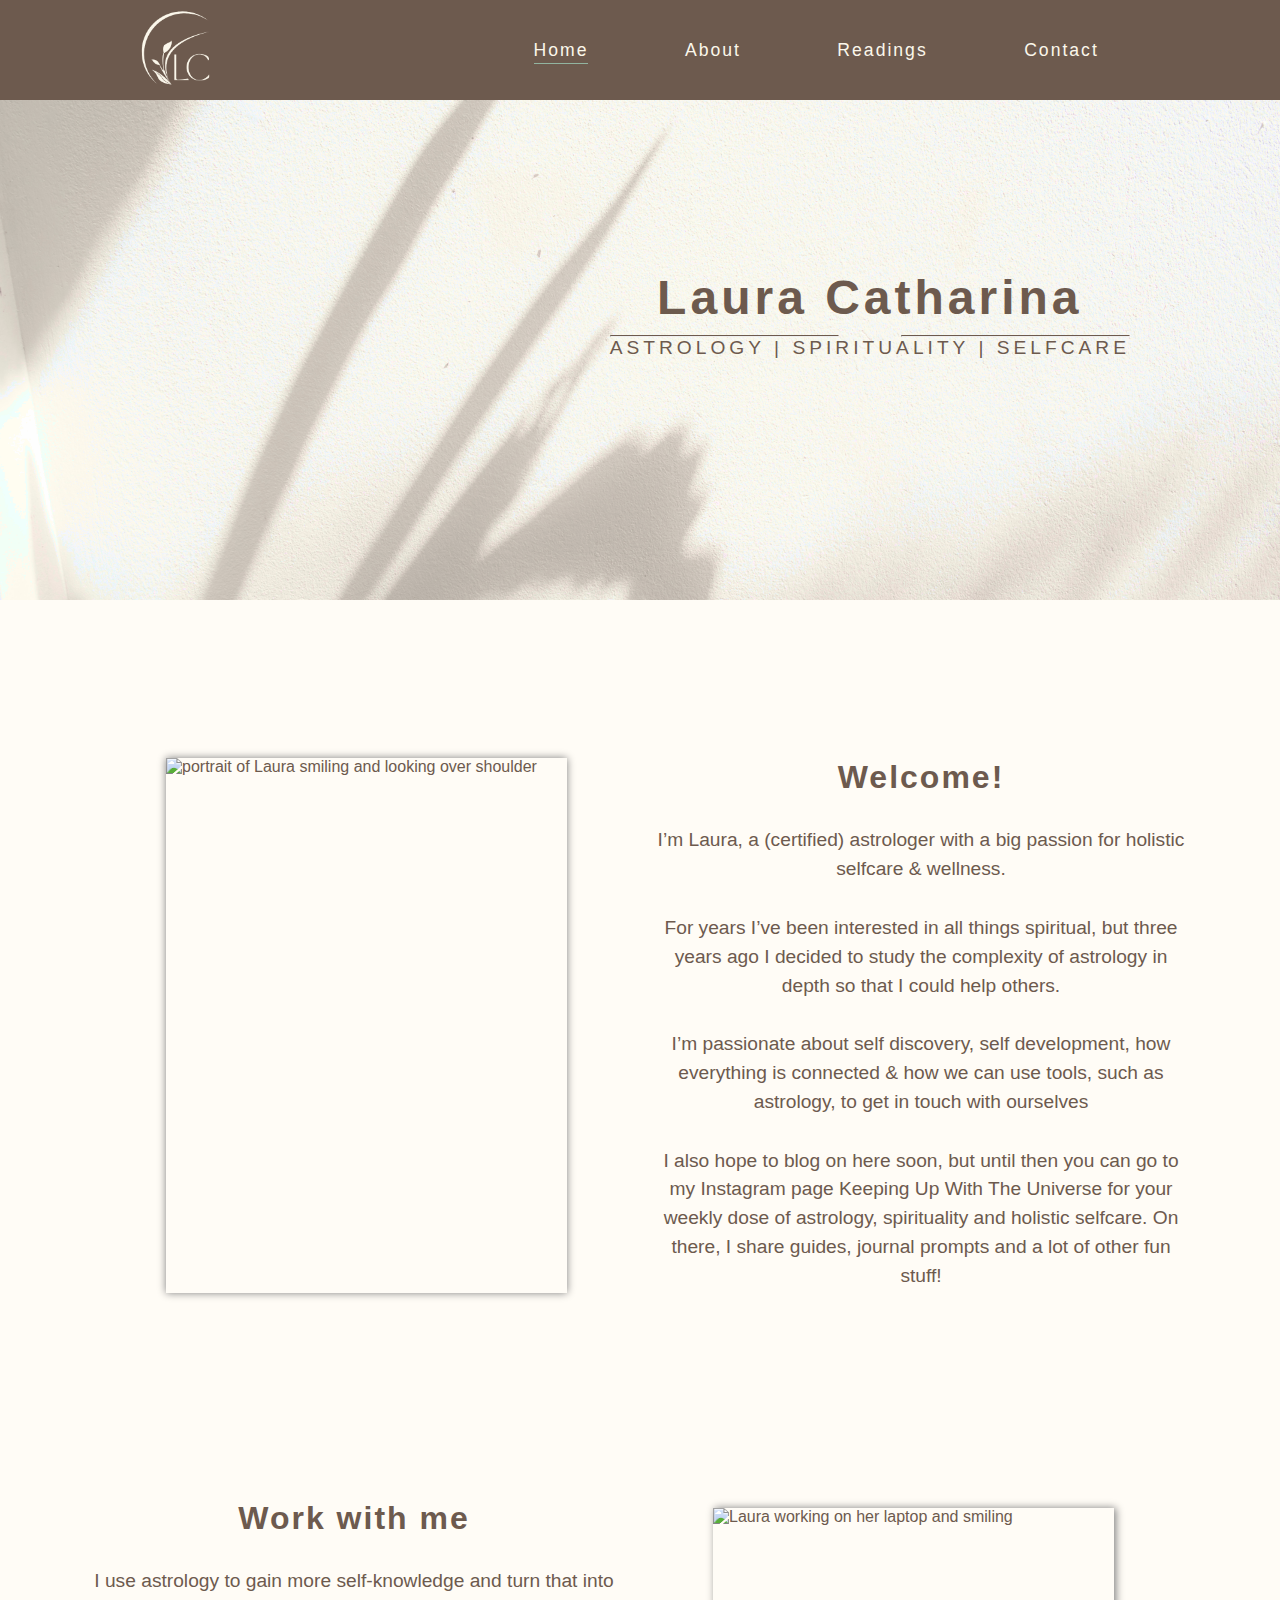
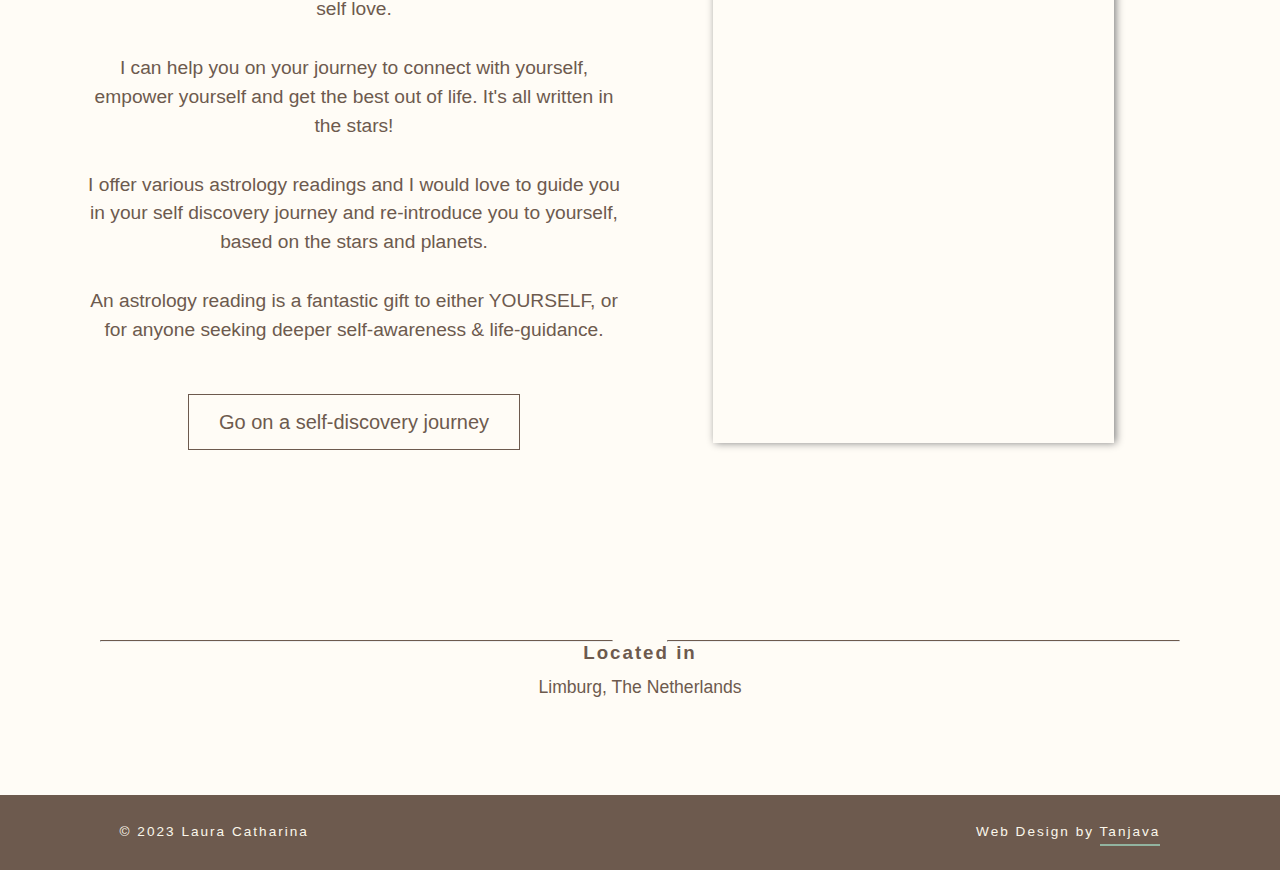
==== index.html @ f1985b04 "Add submenu/dropdown to readings in navigation menu and style" ====
<!DOCTYPE html>
<html lang="en">

<head>
    <meta charset="UTF-8">
    <meta http-equiv="X-UA-Compatible" content="IE=edge">
    <meta name="viewport" content="width=device-width, initial-scale=1.0">
    <meta name="description" content="Laura Catharina - astroogy, spirituality & selfcare">
    <meta name="keywords"
        content="astrology, spirituality, selfcare, feminine, wellness, zen, healing, personal blog, birth chart">
    <meta name="author" content="Tanja Pustjens">

    <link rel="stylesheet" href="assets/css/style.css">
    <link rel="shortcut icon" href="assets/images/LC-icon.png" type="image/x-icon">

    <!-- CDN fonts-->
    <link href="https://fonts.cdnfonts.com/css/qeraldin" rel="stylesheet">

    <!-- Flaticon -->
    <link rel='stylesheet' href='https://cdn-uicons.flaticon.com/uicons-thin-straight/css/uicons-thin-straight.css'>
    <link rel='stylesheet'
        href='https://cdn-uicons.flaticon.com/uicons-regular-straight/css/uicons-regular-straight.css'>

    <title>Laura Catharina - Astrology, Spirituality & Selfcare</title>
</head>

<body>

    <header>
        <nav id="navbar">
            <div>
                <a href="index.html"><img src="assets/images/lc_initials_logo.png" id="logo" alt="LC initials logo"></a>
            </div>

            <ul id="nav-menu">
                <li><a href="index.html" class="active">Home</a></li>
                <li><a href="#">About</a></li>
                <li><a href="#">Readings</a>
                    <ul>
                        <li><a href="#">Big Three</a></li>
                        <li><a href="#">Career</a></li>
                        <li><a href="#">Birth Chart</a></li>
                    </ul>
                </li>
                <li><a href="#">Contact</a></li>
            </ul>
        </nav>
    </header>

    <section>
        <div id="banner"></div>
        <div id="cover-text">
            <h1>Laura Catharina</h1>
            <hr class="hr-left">
            <i class="fi fi-ts-sparkles"></i>
            <hr class="hr-right">
            <h2>Astrology | Spirituality | Selfcare</h2>
        </div>
    </section>

    <section>
        <ul id="fixed-socials">
            <li>
                <a href="mailto:tanya.pustjens@email.com" aria-label="send me an email (opens in a new window)"><i
                        class="fa-solid fa-envelope"></i></a>
            </li>
            <li>
                <a href="https://www.instagram.com/k.u.w.t.u" target="_blank" rel="noopener"
                    aria-label="visit my Instagram page (opens in a new tab)"><i class="fa-brands fa-instagram"></i></a>
            </li>
            <li>
                <a href="https://www.tiktok.com/@k.u.w.t.u" target="_blank" rel="noopener"
                    aria-label="visit my TikTok account (opens in a new tab)"><i class="fa-brands fa-tiktok"></i></a>
            </li>
        </ul>
    </section>

    <section id="welcome">
        <div class="container">
            <div id="left-welcome-column">
                <img src="assets/images/IMG_E8876.JPG" alt="portrait of Laura smiling and looking over shoulder">
            </div>
            <div id="right-welcome-column">
                <h3>Welcome!</h3>
                <p>I’m Laura, a (certified) astrologer with a big passion for holistic selfcare & wellness.</p>
                <p>For years I’ve been interested in all things spiritual, but three years ago I decided to study the
                    complexity of astrology in depth so that I could help others.</p>
                <p>I’m passionate about self discovery, self development, how everything is connected & how we can use
                    tools, such as astrology, to get in touch with ourselves</p>
                <p>I also hope to blog on here soon, but until then you can go to my Instagram page Keeping Up With The
                    Universe for your weekly dose of astrology, spirituality and holistic selfcare. On there, I share
                    guides, journal prompts and a lot of other fun stuff!</p>
            </div>
        </div>
    </section>

    <section id="work-together">
        <div class="container">
            <div id="left-wt-column">
                <h3>Work with me</h3>
                <p>I use astrology to gain more self-knowledge and turn that into self love.</p>
                <p>I can help you on your journey to connect with yourself, empower yourself and get the best out of
                    life. It's all written in the stars!</p>
                <p>I offer various astrology readings and I would love to guide you in your self discovery journey and
                    re-introduce you to yourself, based on the stars and planets.</p>
                <p>An astrology reading is a fantastic gift to either YOURSELF, or for anyone seeking deeper
                    self-awareness & life-guidance.</p>
                <a class=button href="#" aria-label="Check out my astrology offerings here">Go on a self-discovery journey</a>
            </div>
            <div id="right-wt-column">
                <img src="assets/images/IMG_9137.JPG" alt="Laura working on her laptop and smiling">
            </div>
    </section>

    <section id="location">
        <hr class="hr-left">
        <i class="fi fi-rs-marker"></i>
        <hr class="hr-right">
        <div id="location-content">
            <h3>Located in</h3>
            <p>Limburg, The Netherlands</p>
        </div>

    </section>

    <footer>
        <div>
            <p>© 2023 Laura Catharina</p>
        </div>

        <ul id="footer-socials">
            <li>
                <a href="mailto:tanya.pustjens@email.com" aria-label="send me an email (opens in a new window)"><i
                        class="fa-solid fa-envelope"></i></a>
            </li>
            <li>
                <a href="https://www.instagram.com/k.u.w.t.u" target="_blank" rel="noopener"
                    aria-label="visit my Instagram page (opens in a new tab)"><i class="fa-brands fa-instagram"></i></a>
            </li>
            <li>
                <a href="https://www.tiktok.com/@k.u.w.t.u" target="_blank" rel="noopener"
                    aria-label="visit my TikTok account (opens in a new tab)"><i class="fa-brands fa-tiktok"></i></a>
            </li>
        </ul>

        <div>
            <p>Web Design by <a href="https://github.com/Tanjava" target="_blank" rel="noopener"
                    aria-label="Visit website designer's github (opens in a new tab)"><span class="underline">Tanjava</span></a></p>
        </div>
    </footer>


    <!-- font awesome script -->
    <script src="https://kit.fontawesome.com/72bc2477a6.js" crossorigin="anonymous"></script>

</body>

</html>
---- assets/css/style.css ----
@font-face {
    font-family: 'TAN-MON-CHERI';
    src: url('../fonts/tan-mon-cheri/TAN\ -\ MON\ CHERI.woff');
    src: url('../fonts/tan-mon-cheri/TAN\ -\ MON\ CHERI.woff2');
}

@import url('https://fonts.googleapis.com/css2?family=Philosopher&family=Quicksand:wght@300;400&display=swap');


* {
    margin: 0;
    padding: 0;
    box-sizing: border-box;
}

body {
    font-family: 'Quicksand', sans-serif;
    font-weight: 300;
    background-color: #fffcf6;
    color: #6d5a4e;
}

h1, h3 {
    font-family: 'TAN-MON-CHERI', 'Qeraldin', 'Philosopher', sans-serif;
}

h3 {
    letter-spacing: 2px;
}

p {
    line-height: 1.5;
}

hr {
    border-top: 1px solid #6d5a4e;
}

.underline {
    border-bottom: 2px solid #92B4A0;
}

.button {
    text-decoration: none;
    background-color: transparent;
    color:#6d5a4e;
    border: 1px solid #6d5a4e;
    line-height: 1.5;
    font-size: 125%;
    padding: 12px 30px;
}

.button:hover {
    background-color: #6d5a4e;
    color: #fbf7eb;
}

/* ----- Navigation bar -----*/

#navbar {
    background-color: #6d5a4e;
    height: 100px;
    display: flex;
    justify-content: space-around;
    align-items: center;
    letter-spacing: 2px;
}

#logo {
    width: 80px;
}

#nav-menu {
    list-style-type: none;
}

#nav-menu li {
    display: inline-block;
    font-size: 110%;
    position: relative;
}

#nav-menu li a {
    color: #fbf7eb;
    text-decoration: none;
    line-height: 40px;
    padding-bottom: 3px;
    margin: 0 45px;    
}

#nav-menu li li a {
    font-size: 70%;
    line-height: 35px;
}

#nav-menu ul {
    position: absolute;
    display: none;
    background-color: #6d5a4e;
    box-shadow: 0px 8px 8px -4px rgba(0, 0, 0, 0.5);
    padding-bottom: 5px;
}

#nav-menu a:hover {
    border-bottom: 1px solid #e88ea9;
}

#nav-menu li:hover ul {
    display: flex;
    flex-direction: column;
}

.active {
    border-bottom: 1px solid #92b4a0;
}


/* ----- banner ----- */

#banner {
    height: 500px;
    background-image: url('../images/BeigeShadowBanner.png');
    background-size: cover;
    background-position: 50% 50%;
    background-repeat: no-repeat;
    overflow: hidden;
}

#cover-text {
    text-align: center;
    letter-spacing: 4px;
    top: 270px;
    right: 150px;
    position: absolute;
}

#cover-text h1 {
    font-size: 300%;
}

#cover-text h2 {
    font-size: 120%;
    font-weight: normal;
    text-transform: uppercase;
    padding-top: 5px;
}

#cover-text hr {
    width: 44%;
    margin-top: 10px;
}

.hr-left {
    float: left;
}

.hr-right {
    float: right;
}

#cover-text i {
    font-size: 150%;
    color: #6d5a4e
}


/* ----- fixed/sticky social media sidebar ----- */

#fixed-socials {
    position: fixed;
    top: 39%;
    left: 0.85%;
    list-style: none;
    line-height: 2;
}

#fixed-socials i {
    color: #6d5a4e;
    font-size: 120%;
}

#fixed-socials i:hover {
    color: rgba(0, 0, 0, 0.4);
    border-bottom: 2px solid #6d5a4e;
    padding-bottom: 5px;
}


/* ----- Main ----- */

/* welcome section */

#welcome {
    min-height: 650px;
}

.container {
    margin-top: 100px;
    display: flex;
}

#left-welcome-column {
    width: 40%;
    background-image: url('../images/pink-textured-background.jpg');
    min-height: 650px;
    display:flex;
    align-items: center;
}

#right-welcome-column {
    width: 60%;
    text-align: center;
    padding: 30px 90px 30px 140px;
    display:flex;
    flex-direction: column;
    justify-content: center;
}

#left-welcome-column img {
    width: 401px;
    height: 535px;
    float: right;
    margin: 0 -55px 0 auto;
    box-shadow: 0px 0px 8px 0px rgba(128,128,128,1);
}

#right-welcome-column h3, #left-wt-column h3 {
    font-size: 200%;
}

#right-welcome-column p, #left-wt-column p {
    font-size: 120%;
    margin-top: 30px;  
}

/*  work together section  */

#work-together {
    min-height: 700px;
}

#left-wt-column {
    width: 60%;
    text-align: center;
    padding: 30px 140px 30px 80px;
    display:flex;
    flex-direction: column;
    justify-content: center;
}

#left-wt-column a {
    margin: 50px auto 0;
}

#right-wt-column {
    width: 40%;
    background-image: url(../images/green-textured-background.jpg);
    min-height: 650px;
    display:flex;
    align-items: center;
}

#right-wt-column img {
    width: 401px;
    height: 535px;
    margin: 0 auto 0 -55px;
    box-shadow: 2px 0px 8px 0px rgba(128,128,128,1);;
}


/* ----- location ----- */

#location {
    height: 170px;
    text-align: center;
    margin: 75px 100px 0;
}

#location hr {
    width: 47.5%;
    margin-top: 15px;
}

.fi-rs-marker {
    font-size: 200%;
}

#location-content {
    margin: 20px auto;
}

#location-content p {
    margin-top: 10px;
    font-size: 110%;
}


/* ----- footer ----- */

footer {
    background-color: #6d5a4e;
    height: 75px;
    display: flex;
    justify-content: space-around;
    align-items: center;
}

footer p {
    color: #fbf7eb;
    font-size: 85%;
    letter-spacing: 2px;
}

#footer-socials i {
    font-size: 150%;
}

#footer-socials {
    list-style-type: none;
}

#footer-socials li {
    display: inline-block;
    margin: 0 30px;
}

footer a, .underline {
    color: #fbf7eb;
    text-decoration: none;
    padding-bottom: 5px;
}

footer a:hover, .underline:hover {
    border-bottom: 2px solid #e88ea9;
}
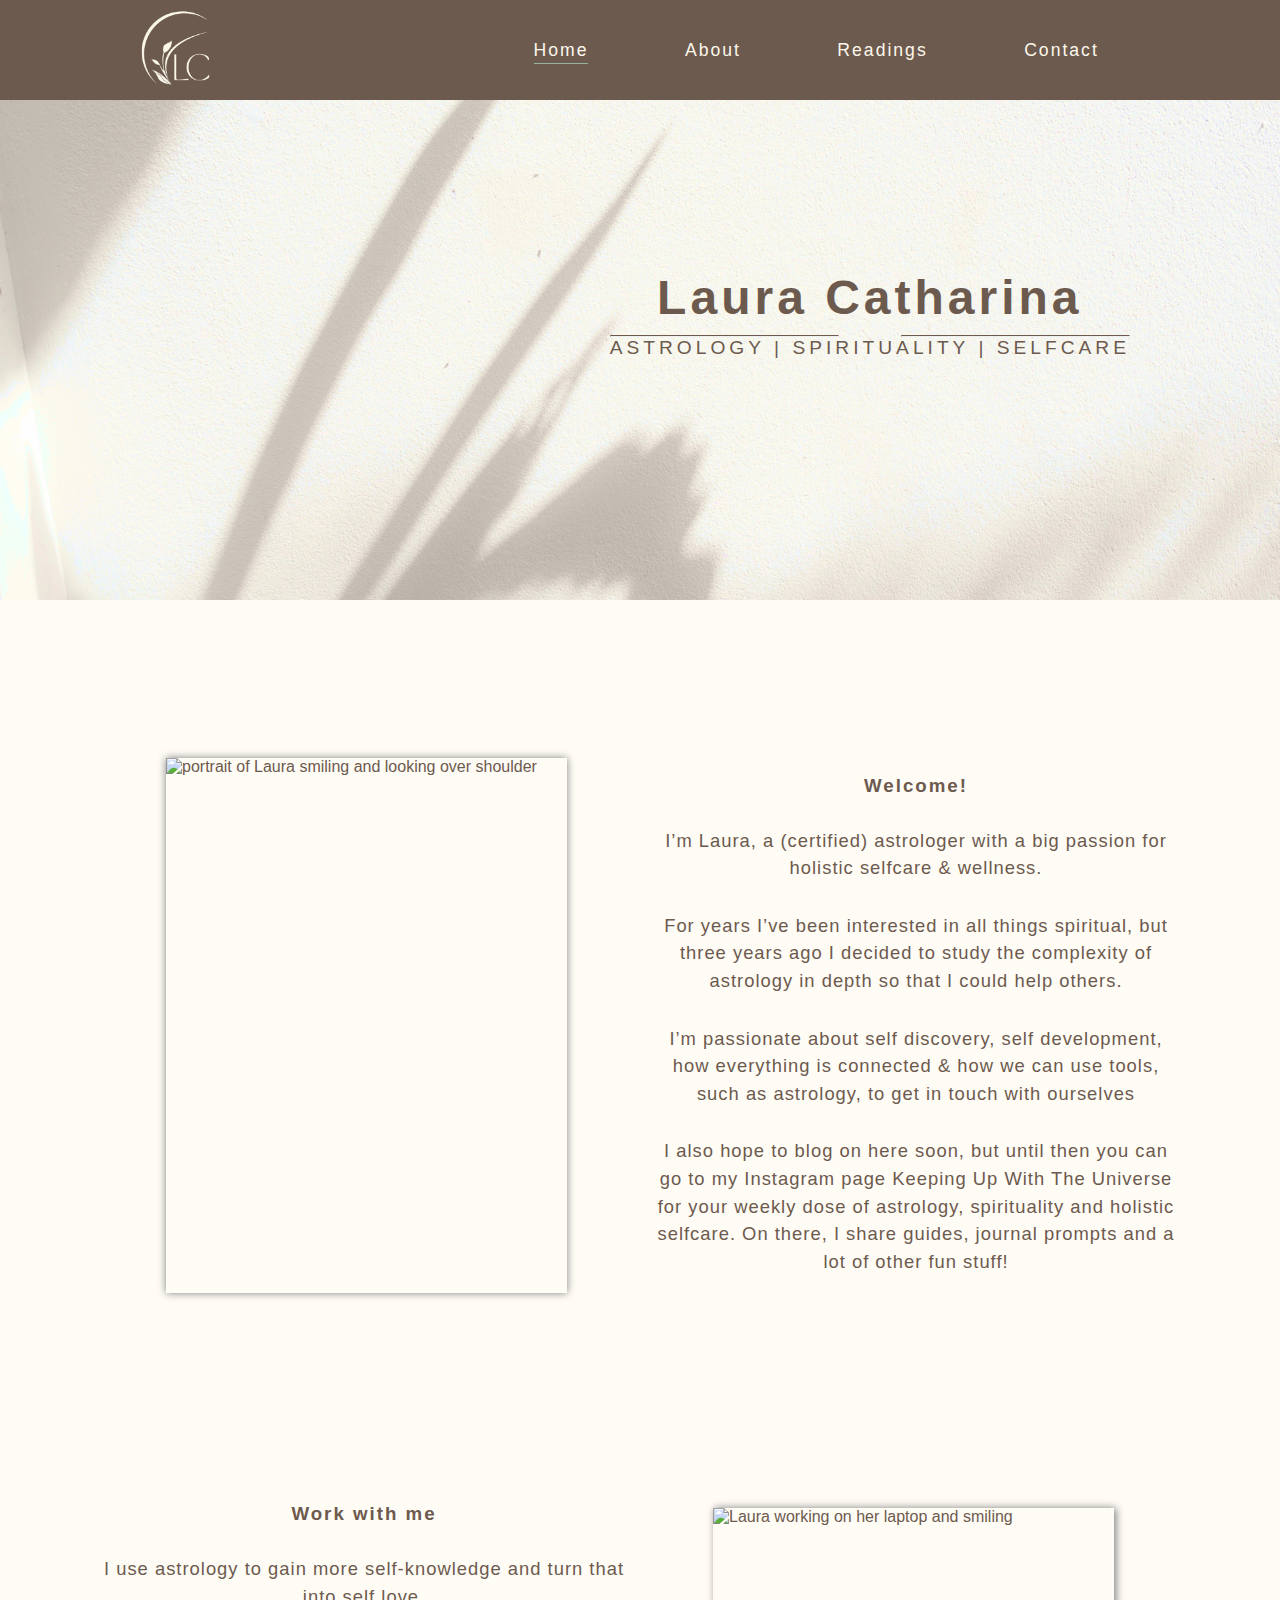
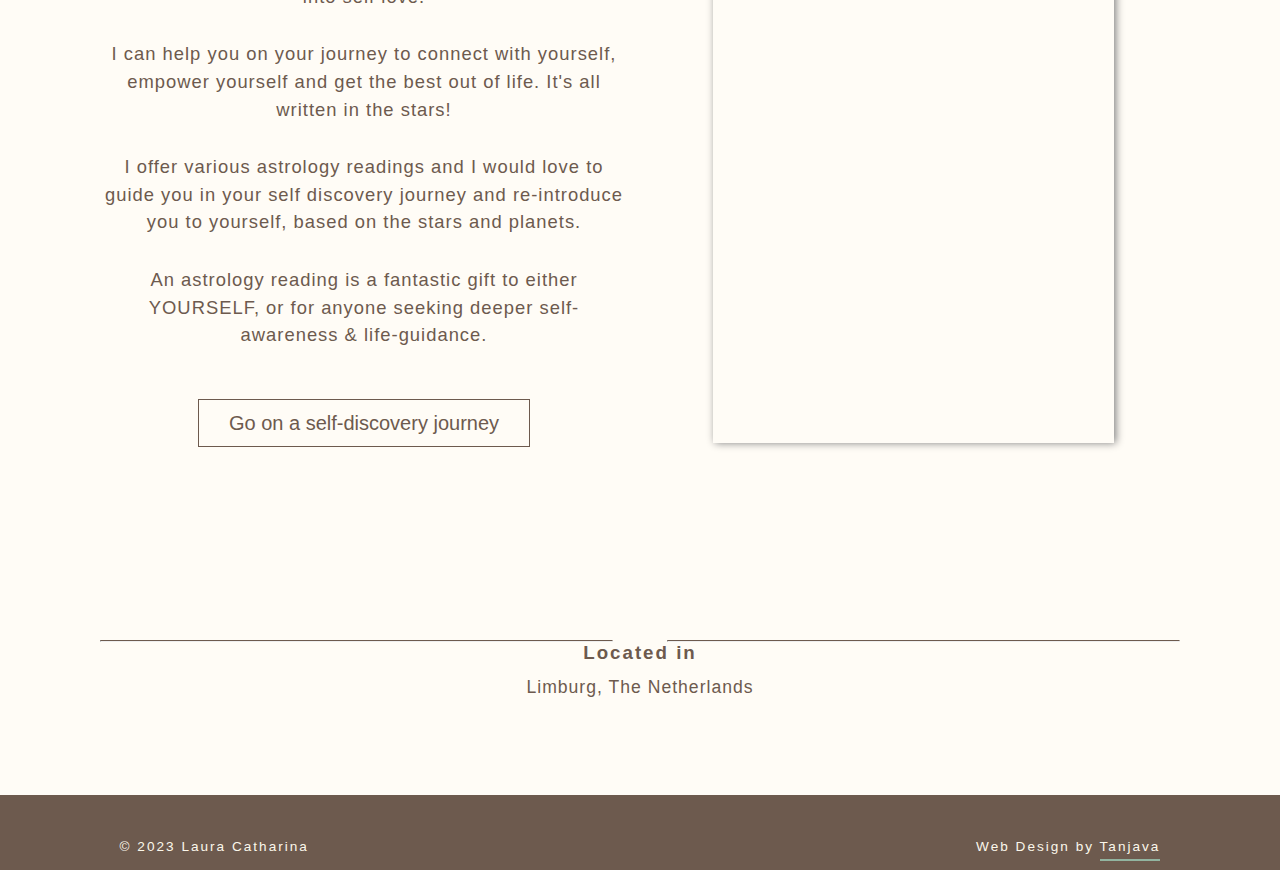
==== commit ece867d6: "Add contact page with core HTML structure" ====
--- a/index.html
+++ b/index.html
@@ -34,15 +34,15 @@
 
             <ul id="nav-menu">
                 <li><a href="index.html" class="active">Home</a></li>
-                <li><a href="#">About</a></li>
-                <li><a href="#">Readings</a>
+                <li><a href="about.html">About</a></li>
+                <li><a href="readings.html">Readings</a>
                     <ul>
                         <li><a href="#">Big Three</a></li>
                         <li><a href="#">Career</a></li>
                         <li><a href="#">Birth Chart</a></li>
                     </ul>
                 </li>
-                <li><a href="#">Contact</a></li>
+                <li><a href="contact.html">Contact</a></li>
             </ul>
         </nav>
     </header>
--- a/assets/css/style.css
+++ b/assets/css/style.css
@@ -20,16 +20,21 @@
     color: #6d5a4e;
 }
 
-h1, h3 {
+h1,
+h3 {
     font-family: 'TAN-MON-CHERI', 'Qeraldin', 'Philosopher', sans-serif;
 }
 
 h3 {
     letter-spacing: 2px;
+    font-weight: 250%;
 }
 
 p {
     line-height: 1.5;
+    letter-spacing: 1px;
+    font-size: 115%;
+    margin-top: 30px;
 }
 
 hr {
@@ -43,11 +48,11 @@
 .button {
     text-decoration: none;
     background-color: transparent;
-    color:#6d5a4e;
+    color: #6d5a4e;
     border: 1px solid #6d5a4e;
     line-height: 1.5;
     font-size: 125%;
-    padding: 12px 30px;
+    padding: 8px 30px;
 }
 
 .button:hover {
@@ -85,7 +90,7 @@
     text-decoration: none;
     line-height: 40px;
     padding-bottom: 3px;
-    margin: 0 45px;    
+    margin: 0 45px;
 }
 
 #nav-menu li li a {
@@ -203,15 +208,15 @@
     width: 40%;
     background-image: url('../images/pink-textured-background.jpg');
     min-height: 650px;
-    display:flex;
+    display: flex;
     align-items: center;
 }
 
 #right-welcome-column {
     width: 60%;
     text-align: center;
-    padding: 30px 90px 30px 140px;
-    display:flex;
+    padding: 30px 100px 30px 140px;
+    display: flex;
     flex-direction: column;
     justify-content: center;
 }
@@ -221,16 +226,7 @@
     height: 535px;
     float: right;
     margin: 0 -55px 0 auto;
-    box-shadow: 0px 0px 8px 0px rgba(128,128,128,1);
-}
-
-#right-welcome-column h3, #left-wt-column h3 {
-    font-size: 200%;
-}
-
-#right-welcome-column p, #left-wt-column p {
-    font-size: 120%;
-    margin-top: 30px;  
+    box-shadow: 0px 0px 8px 0px rgba(128, 128, 128, 1);
 }
 
 /*  work together section  */
@@ -242,8 +238,8 @@
 #left-wt-column {
     width: 60%;
     text-align: center;
-    padding: 30px 140px 30px 80px;
-    display:flex;
+    padding: 30px 140px 30px 100px;
+    display: flex;
     flex-direction: column;
     justify-content: center;
 }
@@ -256,7 +252,7 @@
     width: 40%;
     background-image: url(../images/green-textured-background.jpg);
     min-height: 650px;
-    display:flex;
+    display: flex;
     align-items: center;
 }
 
@@ -264,7 +260,8 @@
     width: 401px;
     height: 535px;
     margin: 0 auto 0 -55px;
-    box-shadow: 2px 0px 8px 0px rgba(128,128,128,1);;
+    box-shadow: 2px 0px 8px 0px rgba(128, 128, 128, 1);
+    ;
 }
 
 
@@ -324,12 +321,72 @@
     margin: 0 30px;
 }
 
-footer a, .underline {
+footer a,
+.underline {
     color: #fbf7eb;
     text-decoration: none;
     padding-bottom: 5px;
 }
 
-footer a:hover, .underline:hover {
+footer a:hover,
+.underline:hover {
     border-bottom: 2px solid #e88ea9;
-}+}
+
+
+/* ----- about ----- */
+
+#about {
+    min-height: 550px;
+    margin: 0 100px;
+}
+
+#left-about-column {
+    width: 35%;
+}
+
+#right-about-column {
+    width: 65%;
+    text-align: center;
+}
+
+#left-about-column div {
+    width: 320px;
+    height: 400px;
+    background-image: url('../images/pink-textured-background.jpg');
+    margin: 50px 50px 50px 0;
+}
+
+#left-about-column img {
+    width: 320px;
+    height: 400px;
+    float: left;
+    margin: 30px 30px 0 30px;
+    box-shadow: 0px 0px 8px 0px rgba(128, 128, 128, 1);
+}
+
+/* ------ Readings ----- */
+
+#readings {
+    margin: 100px 75px;
+}
+
+.row {
+    display: flex;
+    justify-content: space-around;
+    align-items: center;
+    text-align: center;
+}
+
+.row div {
+    padding: 30px;
+}
+
+.row div p {
+    margin-bottom: 50px;
+}
+
+
+
+/* ----- Contact ----- */
+
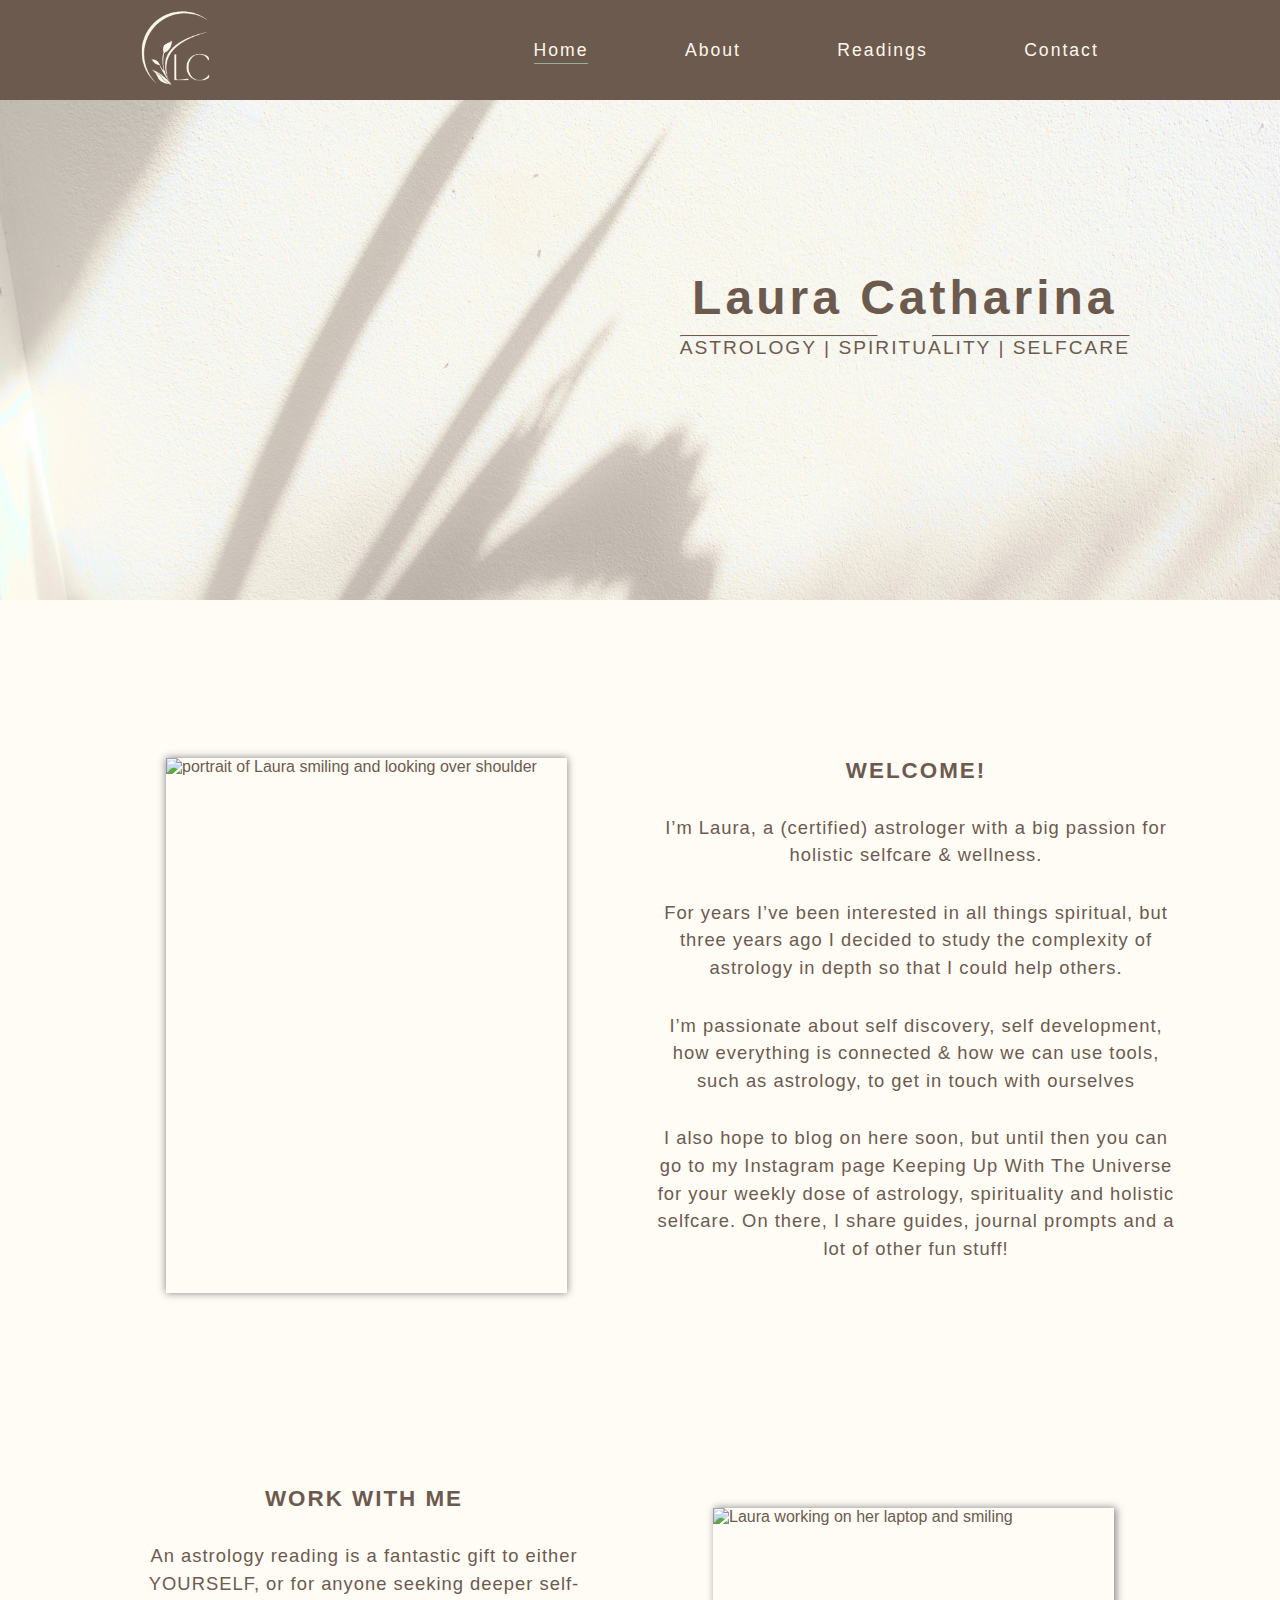
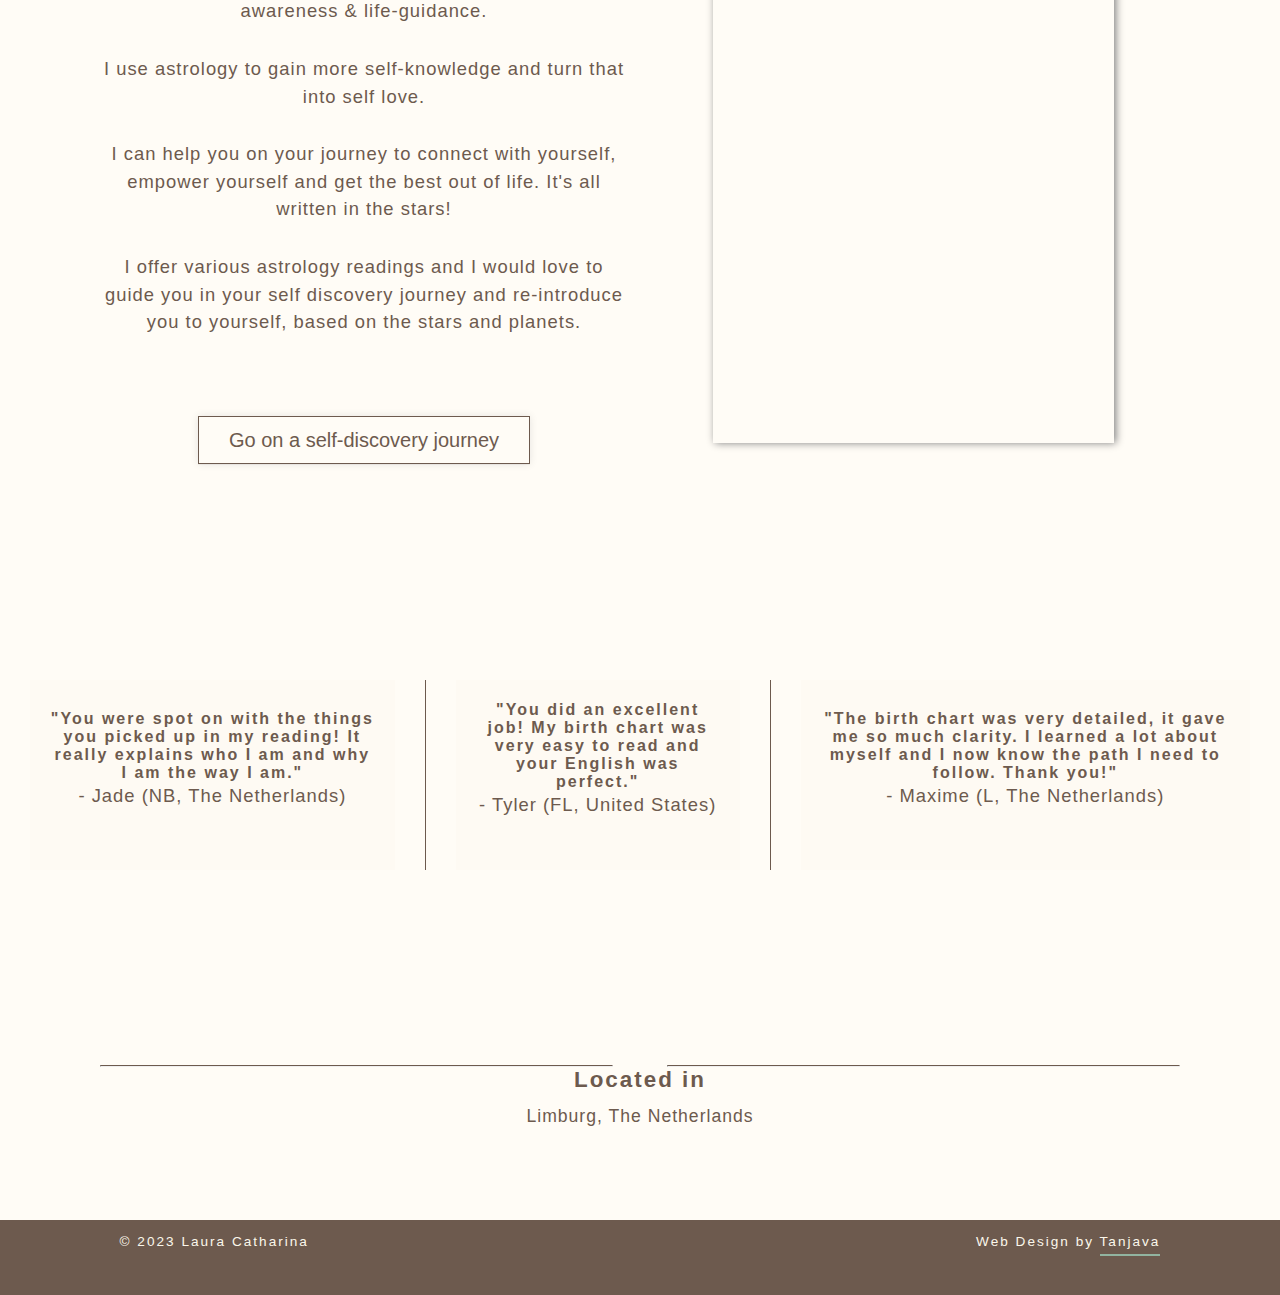
==== commit b494b805: "Add content to review section" ====
--- a/index.html
+++ b/index.html
@@ -20,6 +20,7 @@
     <link rel='stylesheet' href='https://cdn-uicons.flaticon.com/uicons-thin-straight/css/uicons-thin-straight.css'>
     <link rel='stylesheet'
         href='https://cdn-uicons.flaticon.com/uicons-regular-straight/css/uicons-regular-straight.css'>
+    <link rel='stylesheet' href='https://cdn-uicons.flaticon.com/uicons-thin-rounded/css/uicons-thin-rounded.css'>
 
     <title>Laura Catharina - Astrology, Spirituality & Selfcare</title>
 </head>
@@ -37,9 +38,9 @@
                 <li><a href="about.html">About</a></li>
                 <li><a href="readings.html">Readings</a>
                     <ul>
-                        <li><a href="#">Big Three</a></li>
-                        <li><a href="#">Career</a></li>
-                        <li><a href="#">Birth Chart</a></li>
+                        <li><a href="big-three-reading.html">Big Three</a></li>
+                        <li><a href="career-reading.html">Career</a></li>
+                        <li><a href="birth-chart-reading.html">Birth Chart</a></li>
                     </ul>
                 </li>
                 <li><a href="contact.html">Contact</a></li>
@@ -98,18 +99,50 @@
         <div class="container">
             <div id="left-wt-column">
                 <h3>Work with me</h3>
+                <p>An astrology reading is a fantastic gift to either YOURSELF, or for anyone seeking deeper
+                    self-awareness & life-guidance.</p>
                 <p>I use astrology to gain more self-knowledge and turn that into self love.</p>
                 <p>I can help you on your journey to connect with yourself, empower yourself and get the best out of
                     life. It's all written in the stars!</p>
                 <p>I offer various astrology readings and I would love to guide you in your self discovery journey and
                     re-introduce you to yourself, based on the stars and planets.</p>
-                <p>An astrology reading is a fantastic gift to either YOURSELF, or for anyone seeking deeper
-                    self-awareness & life-guidance.</p>
-                <a class=button href="#" aria-label="Check out my astrology offerings here">Go on a self-discovery journey</a>
+                <a class=button href="readings.html" aria-label="Check out my astrology offerings here">Go on a
+                    self-discovery journey</a>
             </div>
             <div id="right-wt-column">
                 <img src="assets/images/IMG_9137.JPG" alt="Laura working on her laptop and smiling">
             </div>
+    </section>
+
+    <section id="reviews">
+        <div class="review-row">
+            <div class="border">
+                <div class="review-background">
+                    <div class="review-content">
+                        <h4>"You were spot on with the things you picked up in my reading! It really explains who I am and why I am the way I am."</h4>
+                        <p>- Jade (NB, The Netherlands)</p>
+                    </div>
+                </div>
+            </div>
+            <div class="border">
+                <div class="review-background">
+                    <div class="review-content">
+                        <h4>"You did an excellent job! My birth chart was very easy to read and your English was
+                            perfect."</h4>
+                        <p>- Tyler (FL, United States)</p>
+                    </div>
+                </div>
+            </div>
+            <div>
+                <div class="review-background">
+                    <div class="review-content">
+                        <h4>"The birth chart was very detailed, it gave me so much clarity. I learned a lot about myself and I now know the path I need to follow. Thank you!"</h4>
+                        <p>- Maxime (L, The Netherlands)</p>
+                    </div>
+                </div>
+            </div>
+        </div>
+
     </section>
 
     <section id="location">
@@ -145,7 +178,8 @@
 
         <div>
             <p>Web Design by <a href="https://github.com/Tanjava" target="_blank" rel="noopener"
-                    aria-label="Visit website designer's github (opens in a new tab)"><span class="underline">Tanjava</span></a></p>
+                    aria-label="Visit website designer's github (opens in a new tab)"><span
+                        class="underline">Tanjava</span></a></p>
         </div>
     </footer>
 
--- a/assets/css/style.css
+++ b/assets/css/style.css
@@ -21,20 +21,28 @@
 }
 
 h1,
+h3,
+h4 {
+    font-family: 'TAN-MON-CHERI', 'Qeraldin', 'Philosopher', sans-serif;
+}
+
+h2,
 h3 {
-    font-family: 'TAN-MON-CHERI', 'Qeraldin', 'Philosopher', sans-serif;
-}
-
-h3 {
+    text-transform: uppercase;
     letter-spacing: 2px;
-    font-weight: 250%;
+    font-size: 140%;
+    margin-bottom: 30px;
+}
+
+h4 {
+    letter-spacing: 2px;
 }
 
 p {
     line-height: 1.5;
     letter-spacing: 1px;
     font-size: 115%;
-    margin-top: 30px;
+    margin-bottom: 30px;
 }
 
 hr {
@@ -53,6 +61,7 @@
     line-height: 1.5;
     font-size: 125%;
     padding: 8px 30px;
+    box-shadow: rgba(17, 17, 26, 0.05) 0px 1px 0px, rgba(17, 17, 26, 0.1) 0px 0px 8px;
 }
 
 .button:hover {
@@ -144,9 +153,9 @@
 }
 
 #cover-text h2 {
+    font-family: 'Quicksand', sans-serif;
     font-size: 120%;
     font-weight: normal;
-    text-transform: uppercase;
     padding-top: 5px;
 }
 
@@ -196,11 +205,11 @@
 /* welcome section */
 
 #welcome {
-    min-height: 650px;
+    min-height: auto;
+    margin-top: 100px;
 }
 
 .container {
-    margin-top: 100px;
     display: flex;
 }
 
@@ -232,7 +241,8 @@
 /*  work together section  */
 
 #work-together {
-    min-height: 700px;
+    min-height: auto;
+    margin-top: 100px;
 }
 
 #left-wt-column {
@@ -261,7 +271,41 @@
     height: 535px;
     margin: 0 auto 0 -55px;
     box-shadow: 2px 0px 8px 0px rgba(128, 128, 128, 1);
-    ;
+}
+
+/* ----- reviews ----- */
+
+#reviews {
+    min-height: 250px;
+    background-image: url('../images/AestheticShadowWall.png');
+    background-size: cover;
+    background-position: bottom;
+    margin-top: 150px;
+}
+
+.review-row {
+    display: flex;
+    min-height: 250px;
+    padding: 30px 0;
+}
+
+.border {
+    border-right: 1px solid #6d5a4e;
+}
+
+.review-background {
+    background-color: rgb(251, 247, 235, .2);
+    margin: 0 30px;
+    height: 100%
+}
+
+.review-content {
+    display: flex;
+    flex-direction: column;
+    justify-content: center;
+    height: 100%;
+    text-align: center;
+    padding: 20px;
 }
 
 
@@ -270,7 +314,7 @@
 #location {
     height: 170px;
     text-align: center;
-    margin: 75px 100px 0;
+    margin: 150px 100px 0;
 }
 
 #location hr {
@@ -284,6 +328,11 @@
 
 #location-content {
     margin: 20px auto;
+}
+
+#location-content h3 {
+    text-transform: none;
+    margin-bottom: 0px;
 }
 
 #location-content p {
@@ -337,32 +386,39 @@
 /* ----- about ----- */
 
 #about {
-    min-height: 550px;
-    margin: 0 100px;
-}
-
-#left-about-column {
-    width: 35%;
-}
-
-#right-about-column {
-    width: 65%;
-    text-align: center;
-}
-
-#left-about-column div {
+    min-height: auto;
+    margin: 100px;
+}
+
+.intro {
+    text-align: center;
+    margin-bottom: 75px;
+}
+
+.intro p {
+    font-size: 120%;
+}
+
+.row {
+    display: flex;
+    align-items: center;
+    text-align: center;
+}
+
+.content-column {
+    width: 80%;
+}
+
+.pink-background {
+    width: 320px;
+    height: 410px;
+}
+
+.front-image {
     width: 320px;
     height: 400px;
-    background-image: url('../images/pink-textured-background.jpg');
-    margin: 50px 50px 50px 0;
-}
-
-#left-about-column img {
-    width: 320px;
-    height: 400px;
-    float: left;
-    margin: 30px 30px 0 30px;
-    box-shadow: 0px 0px 8px 0px rgba(128, 128, 128, 1);
+    box-shadow: 2px 2px 8px 0px rgba(128, 128, 128, 1);
+    margin: -410px auto 0 70px;
 }
 
 /* ------ Readings ----- */
@@ -371,22 +427,140 @@
     margin: 100px 75px;
 }
 
-.row {
+.container-1 {
     display: flex;
     justify-content: space-around;
     align-items: center;
     text-align: center;
 }
 
-.row div {
+.container-1 div {
     padding: 30px;
 }
 
-.row div p {
+.container-1 div p {
     margin-bottom: 50px;
 }
 
 
-
 /* ----- Contact ----- */
 
+#contact {
+    min-height: auto;
+    margin: 100px 75px;
+}
+
+#contact h3 {
+    text-align: center;
+    margin-bottom: 50px;
+}
+
+#contact-section {
+    display: flex;
+    flex-direction: row-reverse;
+    align-items: center;
+}
+
+#contact-text {
+    width: 50%;
+    padding-right: 20px;
+}
+
+#contact-text p {
+    font-size: 100%;
+}
+
+#contact-text p span {
+    font-size: 70%;
+}
+
+#contact-text ul {
+    list-style-type: none;
+    padding-left: 30px;
+}
+
+#contact-text li {
+    line-height: 2;
+}
+
+#contact-text li i {
+    font-size: 110%;
+    margin-right: 10px;
+}
+
+.example {
+    padding-top: 20px;
+}
+
+
+.form-section {
+    width: 50%;
+    padding: 0 50px;
+    text-align: center;
+}
+
+fieldset {
+    border: none;
+}
+
+.text-input,
+#question {
+    background: transparent;
+    font-size: 100%;
+    color: #6d5a4e;
+    font-family: 'Montserrat', sans-serif;
+    width: 100%;
+    height: 50px;
+    margin: 5px 0 20px;
+    border: none;
+    border-bottom: 2px solid #92B4A0;
+}
+
+#fname {
+    width: 45%;
+    float: left;
+}
+
+#lname {
+    width: 45%;
+    float: right;
+}
+
+#message {
+    height: 150px;
+}
+
+.text-input:hover {
+    border-color: #E88EA9;
+}
+
+.button {
+    margin-top: 30px;
+}
+
+/* ----- Big Three / Career / Birth Chart ----- */
+
+.specific-reading {
+    height: auto;
+    margin: 100px;
+}
+
+.background-image {
+    width: 310px;
+    height: 440px;
+}
+
+.reading-cover {
+    width: 310px;
+    height: 438px;
+    box-shadow: 2px 2px 8px 0px rgba(128, 128, 128, 1);
+    margin: -410px auto 0 70px;
+}
+
+.content-column h4 {
+    margin-bottom: 15px;
+}
+
+.dif {
+    margin-top: 60px;
+}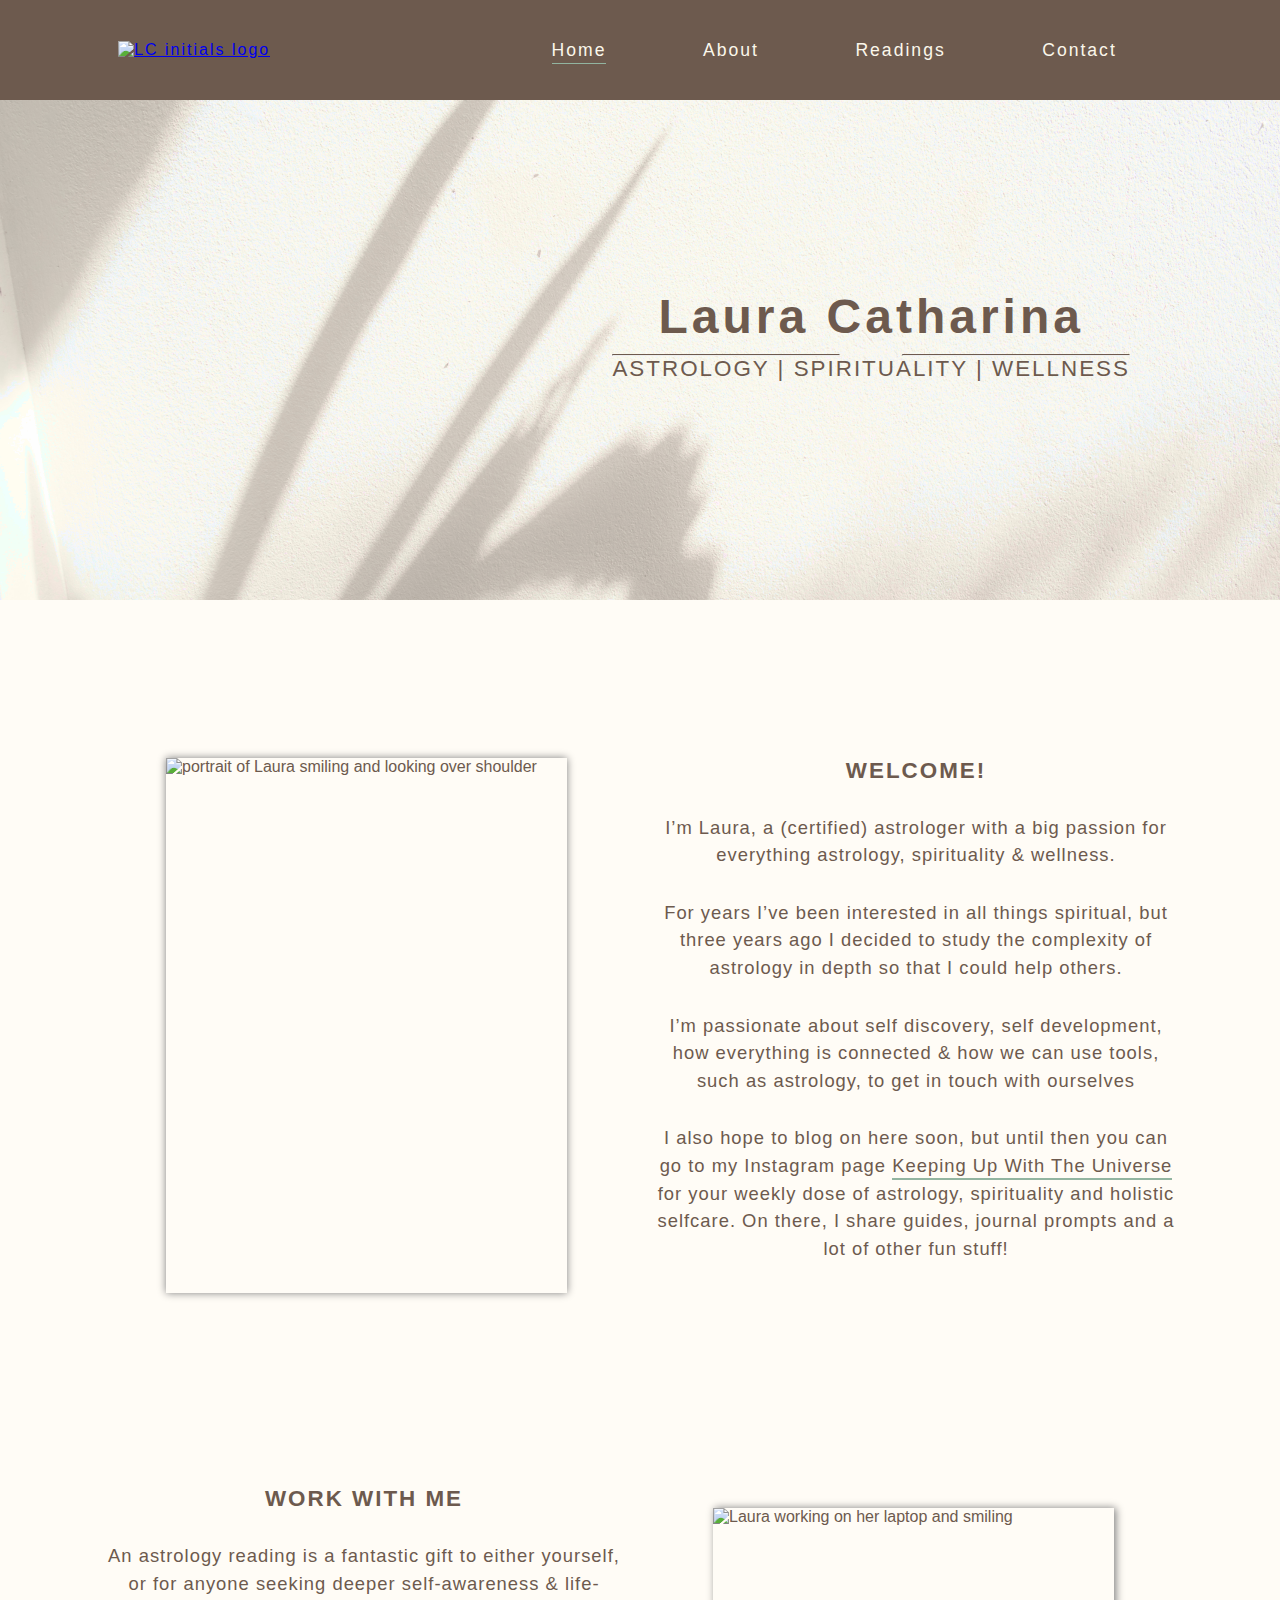
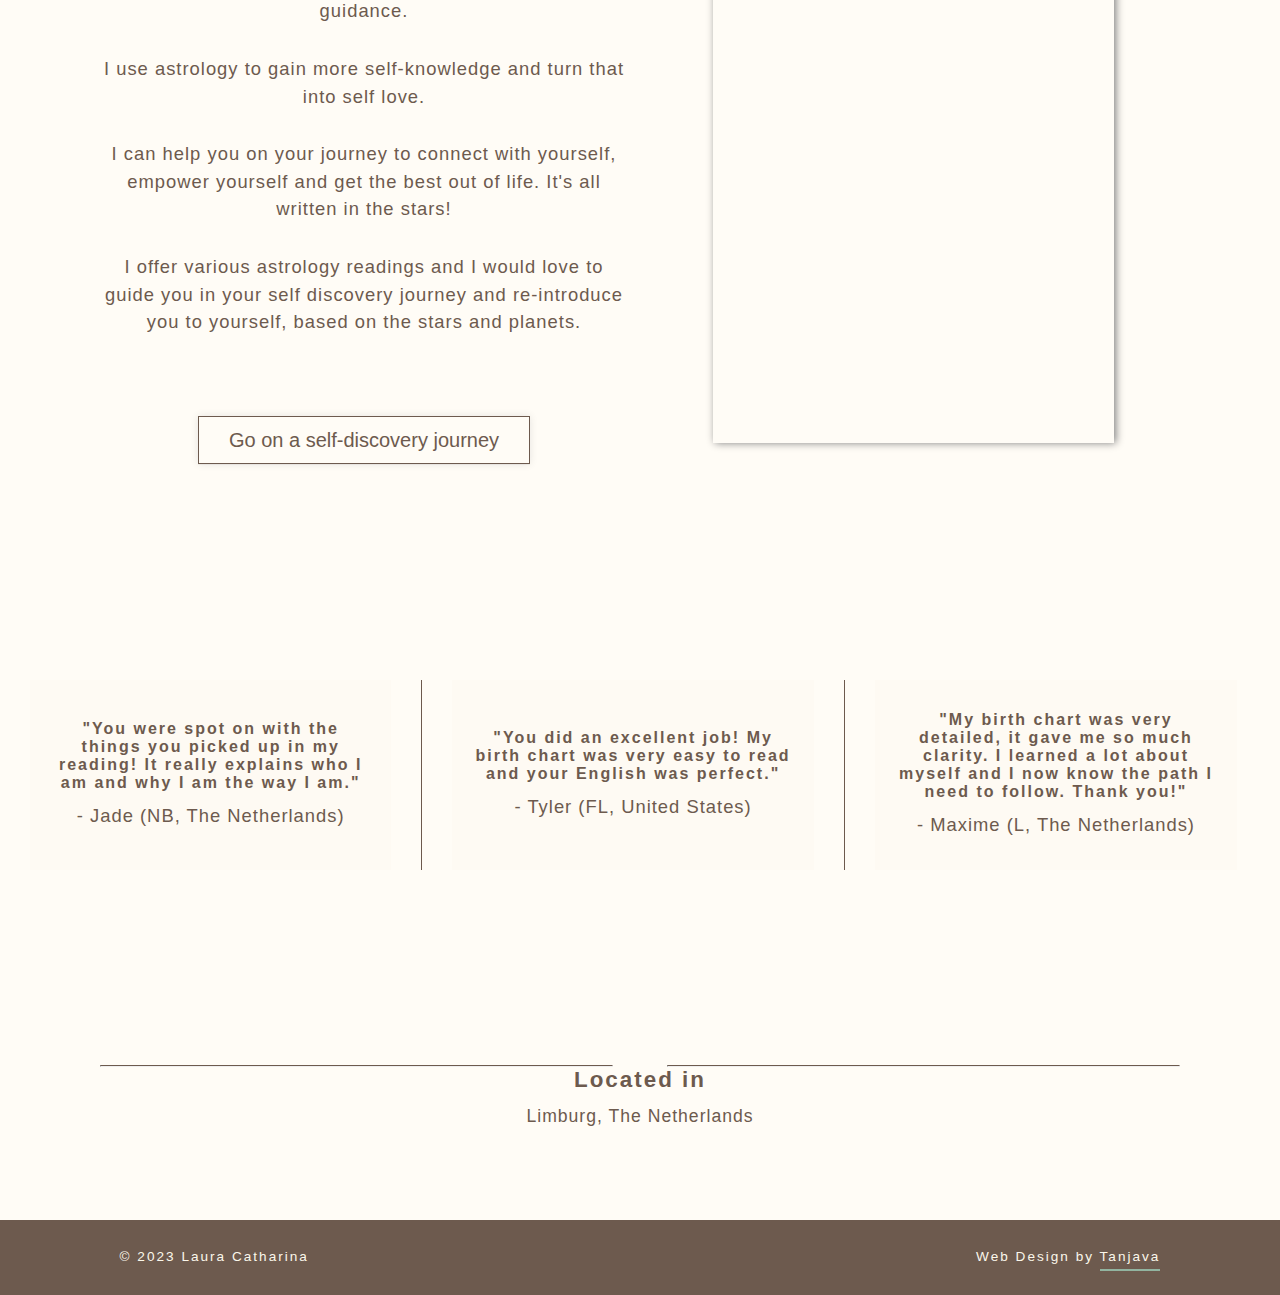
==== commit fb4da498: "Change structure and style of banner cover text & change style of location for responsiveness" ====
--- a/index.html
+++ b/index.html
@@ -5,9 +5,9 @@
     <meta charset="UTF-8">
     <meta http-equiv="X-UA-Compatible" content="IE=edge">
     <meta name="viewport" content="width=device-width, initial-scale=1.0">
-    <meta name="description" content="Laura Catharina - astroogy, spirituality & selfcare">
+    <meta name="description" content="Laura Catharina - astrology, spirituality & wellness">
     <meta name="keywords"
-        content="astrology, spirituality, selfcare, feminine, wellness, zen, healing, personal blog, birth chart">
+        content="astrology, spirituality, wellness, selfcare, feminine, self-discovery, personal blog, birth chart, career reading, big three reading">
     <meta name="author" content="Tanja Pustjens">
 
     <link rel="stylesheet" href="assets/css/style.css">
@@ -22,7 +22,7 @@
         href='https://cdn-uicons.flaticon.com/uicons-regular-straight/css/uicons-regular-straight.css'>
     <link rel='stylesheet' href='https://cdn-uicons.flaticon.com/uicons-thin-rounded/css/uicons-thin-rounded.css'>
 
-    <title>Laura Catharina - Astrology, Spirituality & Selfcare</title>
+    <title>Laura Catharina - Astrology, Spirituality & Wellness</title>
 </head>
 
 <body>
@@ -30,7 +30,7 @@
     <header>
         <nav id="navbar">
             <div>
-                <a href="index.html"><img src="assets/images/lc_initials_logo.png" id="logo" alt="LC initials logo"></a>
+                <a href="index.html"><img src="assets/images/LClogo.png" id="logo" alt="LC initials logo"></a>
             </div>
 
             <ul id="nav-menu">
@@ -48,21 +48,23 @@
         </nav>
     </header>
 
-    <section>
-        <div id="banner"></div>
-        <div id="cover-text">
-            <h1>Laura Catharina</h1>
-            <hr class="hr-left">
-            <i class="fi fi-ts-sparkles"></i>
-            <hr class="hr-right">
-            <h2>Astrology | Spirituality | Selfcare</h2>
+    <section id="banner">
+        <div class="wrapper">
+            <div id="cover-text">
+                <h1>Laura Catharina</h1>
+                <hr class="hr-left">
+                <i class="fi fi-ts-sparkles"></i>
+                <hr class="hr-right">
+                <h2>Astrology | Spirituality | Wellness</h2>
+            </div>
+        </div>
         </div>
     </section>
 
     <section>
         <ul id="fixed-socials">
             <li>
-                <a href="mailto:tanya.pustjens@email.com" aria-label="send me an email (opens in a new window)"><i
+                <a href="mailto:kuwtu@outlook.com" aria-label="send me an email (opens in a new window)"><i
                         class="fa-solid fa-envelope"></i></a>
             </li>
             <li>
@@ -77,29 +79,36 @@
     </section>
 
     <section id="welcome">
-        <div class="container">
-            <div id="left-welcome-column">
+        <div class="container-1">
+            <div class="left-welcome-column">
                 <img src="assets/images/IMG_E8876.JPG" alt="portrait of Laura smiling and looking over shoulder">
             </div>
-            <div id="right-welcome-column">
+            <div class="right-welcome-column">
                 <h3>Welcome!</h3>
-                <p>I’m Laura, a (certified) astrologer with a big passion for holistic selfcare & wellness.</p>
+                <p>I’m Laura, a (certified) astrologer with a big passion for everything astrology, spirituality &
+                    wellness.</p>
                 <p>For years I’ve been interested in all things spiritual, but three years ago I decided to study the
                     complexity of astrology in depth so that I could help others.</p>
                 <p>I’m passionate about self discovery, self development, how everything is connected & how we can use
                     tools, such as astrology, to get in touch with ourselves</p>
-                <p>I also hope to blog on here soon, but until then you can go to my Instagram page Keeping Up With The
-                    Universe for your weekly dose of astrology, spirituality and holistic selfcare. On there, I share
+                <p>I also hope to blog on here soon, but until then you can go to my Instagram page <a
+                        href="https://www.instagram.com/k.u.w.t.u" target="_blank" rel="noopener"
+                        aria-label="visit my Instagram page (opens in a new tab)" class="underline">Keeping Up With The
+                        Universe</a> for your weekly dose of astrology, spirituality and holistic selfcare. On there, I
+                    share
                     guides, journal prompts and a lot of other fun stuff!</p>
             </div>
         </div>
     </section>
 
     <section id="work-together">
-        <div class="container">
-            <div id="left-wt-column">
+        <div class="container-2">
+            <div class="right-wt-column">
+                <img src="assets/images/IMG_9137.JPG" alt="Laura working on her laptop and smiling">
+            </div>
+            <div class="left-wt-column">
                 <h3>Work with me</h3>
-                <p>An astrology reading is a fantastic gift to either YOURSELF, or for anyone seeking deeper
+                <p>An astrology reading is a fantastic gift to either yourself, or for anyone seeking deeper
                     self-awareness & life-guidance.</p>
                 <p>I use astrology to gain more self-knowledge and turn that into self love.</p>
                 <p>I can help you on your journey to connect with yourself, empower yourself and get the best out of
@@ -109,22 +118,20 @@
                 <a class=button href="readings.html" aria-label="Check out my astrology offerings here">Go on a
                     self-discovery journey</a>
             </div>
-            <div id="right-wt-column">
-                <img src="assets/images/IMG_9137.JPG" alt="Laura working on her laptop and smiling">
-            </div>
     </section>
 
     <section id="reviews">
         <div class="review-row">
-            <div class="border">
+            <div class="review-box border">
                 <div class="review-background">
                     <div class="review-content">
-                        <h4>"You were spot on with the things you picked up in my reading! It really explains who I am and why I am the way I am."</h4>
+                        <h4>"You were spot on with the things you picked up in my reading! It really explains who I am
+                            and why I am the way I am."</h4>
                         <p>- Jade (NB, The Netherlands)</p>
                     </div>
                 </div>
             </div>
-            <div class="border">
+            <div class="review-box border">
                 <div class="review-background">
                     <div class="review-content">
                         <h4>"You did an excellent job! My birth chart was very easy to read and your English was
@@ -133,16 +140,16 @@
                     </div>
                 </div>
             </div>
-            <div>
+            <div class="review-box">
                 <div class="review-background">
                     <div class="review-content">
-                        <h4>"The birth chart was very detailed, it gave me so much clarity. I learned a lot about myself and I now know the path I need to follow. Thank you!"</h4>
+                        <h4>"My birth chart was very detailed, it gave me so much clarity. I learned a lot about myself
+                            and I now know the path I need to follow. Thank you!"</h4>
                         <p>- Maxime (L, The Netherlands)</p>
                     </div>
                 </div>
             </div>
         </div>
-
     </section>
 
     <section id="location">
@@ -163,7 +170,7 @@
 
         <ul id="footer-socials">
             <li>
-                <a href="mailto:tanya.pustjens@email.com" aria-label="send me an email (opens in a new window)"><i
+                <a href="mailto:kuwtu@outlook.com" aria-label="send me an email (opens in a new window)"><i
                         class="fa-solid fa-envelope"></i></a>
             </li>
             <li>
@@ -178,8 +185,7 @@
 
         <div>
             <p>Web Design by <a href="https://github.com/Tanjava" target="_blank" rel="noopener"
-                    aria-label="Visit website designer's github (opens in a new tab)"><span
-                        class="underline">Tanjava</span></a></p>
+                    aria-label="Visit website designer's github (opens in a new tab)" class="underline">Tanjava</a></p>
         </div>
     </footer>
 
--- a/assets/css/style.css
+++ b/assets/css/style.css
@@ -24,6 +24,10 @@
 h3,
 h4 {
     font-family: 'TAN-MON-CHERI', 'Qeraldin', 'Philosopher', sans-serif;
+}
+
+h1 {
+    font-size: 300%;
 }
 
 h2,
@@ -137,24 +141,23 @@
     background-size: cover;
     background-position: 50% 50%;
     background-repeat: no-repeat;
-    overflow: hidden;
+}
+
+.wrapper {
+    height: 500px;
+    display: flex;
+    justify-content:end;
+    align-items: center;
+    padding-right: 150px;
 }
 
 #cover-text {
     text-align: center;
     letter-spacing: 4px;
-    top: 270px;
-    right: 150px;
-    position: absolute;
-}
-
-#cover-text h1 {
-    font-size: 300%;
 }
 
 #cover-text h2 {
     font-family: 'Quicksand', sans-serif;
-    font-size: 120%;
     font-weight: normal;
     padding-top: 5px;
 }
@@ -209,11 +212,11 @@
     margin-top: 100px;
 }
 
-.container {
-    display: flex;
-}
-
-#left-welcome-column {
+.container-1 {
+    display: flex;
+}
+
+.left-welcome-column {
     width: 40%;
     background-image: url('../images/pink-textured-background.jpg');
     min-height: 650px;
@@ -221,16 +224,7 @@
     align-items: center;
 }
 
-#right-welcome-column {
-    width: 60%;
-    text-align: center;
-    padding: 30px 100px 30px 140px;
-    display: flex;
-    flex-direction: column;
-    justify-content: center;
-}
-
-#left-welcome-column img {
+.left-welcome-column img {
     width: 401px;
     height: 535px;
     float: right;
@@ -238,14 +232,39 @@
     box-shadow: 0px 0px 8px 0px rgba(128, 128, 128, 1);
 }
 
+.right-welcome-column {
+    width: 60%;
+    text-align: center;
+    padding: 30px 100px 30px 140px;
+    display: flex;
+    flex-direction: column;
+    justify-content: center;
+}
+
+.right-welcome-column p a {
+    color: #6d5a4e;
+    text-decoration: none;
+    padding-bottom: 2px;
+}
+
+.right-welcome-column a:hover,
+.underline:hover {
+    border-bottom: 2px solid #e88ea9;
+}
+
 /*  work together section  */
+
+.container-2 {
+    display: flex;
+    flex-direction: row-reverse;
+}
 
 #work-together {
     min-height: auto;
     margin-top: 100px;
 }
 
-#left-wt-column {
+.left-wt-column {
     width: 60%;
     text-align: center;
     padding: 30px 140px 30px 100px;
@@ -254,11 +273,11 @@
     justify-content: center;
 }
 
-#left-wt-column a {
+.left-wt-column a {
     margin: 50px auto 0;
 }
 
-#right-wt-column {
+.right-wt-column {
     width: 40%;
     background-image: url(../images/green-textured-background.jpg);
     min-height: 650px;
@@ -266,7 +285,7 @@
     align-items: center;
 }
 
-#right-wt-column img {
+.right-wt-column img {
     width: 401px;
     height: 535px;
     margin: 0 auto 0 -55px;
@@ -281,12 +300,17 @@
     background-size: cover;
     background-position: bottom;
     margin-top: 150px;
+    width: 100%;
 }
 
 .review-row {
     display: flex;
     min-height: 250px;
     padding: 30px 0;
+}
+
+.review-box {
+    width: 33%;
 }
 
 .border {
@@ -308,6 +332,10 @@
     padding: 20px;
 }
 
+.review-content p {
+    margin: 10px 0 0;
+}
+
 
 /* ----- location ----- */
 
@@ -355,6 +383,7 @@
     color: #fbf7eb;
     font-size: 85%;
     letter-spacing: 2px;
+    margin-bottom: 0px;
 }
 
 #footer-socials i {
@@ -370,8 +399,7 @@
     margin: 0 30px;
 }
 
-footer a,
-.underline {
+footer a {
     color: #fbf7eb;
     text-decoration: none;
     padding-bottom: 5px;
@@ -421,25 +449,39 @@
     margin: -410px auto 0 70px;
 }
 
+
 /* ------ Readings ----- */
 
 #readings {
     margin: 100px 75px;
-}
-
-.container-1 {
-    display: flex;
-    justify-content: space-around;
-    align-items: center;
-    text-align: center;
-}
-
-.container-1 div {
+    height: auto;
+}
+
+.readings-row {
+    display: flex;
+    text-align: center;
+}
+
+.readings-column {
+    width: 33%;
     padding: 30px;
 }
 
-.container-1 div p {
+.readings-column p {
+    margin-top: 50px;
     margin-bottom: 50px;
+}
+
+.reading-background {
+    height: 185px;
+    width: 90%;
+}
+
+.cover-image {
+    width: 270px;
+    height: 180x;
+    margin: -160px auto 0;
+    box-shadow: 0px 0px 8px 0px rgba(128, 128, 128, 1);
 }
 
 
@@ -561,6 +603,189 @@
     margin-bottom: 15px;
 }
 
-.dif {
+.diff {
     margin-top: 60px;
+}
+
+.row-2 {
+    margin-top: 100px;
+    text-align: center;
+}
+
+.row-2 h4 {
+    margin-bottom: 15px;
+}
+
+.note {
+    font-size: 80%;
+}
+
+
+/* ----- media queries ----- */
+
+/* for medium to larger screen size from 1200px wide and down */
+@media screen and (max-width: 1200px) {}
+
+
+
+
+/* for medium screen size from 995px wide and down */
+@media screen and (max-width: 995px) {
+
+    .wrapper {
+        justify-content: center;
+        padding-right: 0;
+    }
+    
+    h1 {
+        font-size: 270%;
+    }
+
+    h2 {
+        font-size: 130%;
+    }
+
+    #cover-text {
+        right: 80px;
+    }
+
+    .container-1 {
+        flex-direction: column;
+        margin-top: 150px;
+    }
+
+    .container-2 {
+        flex-direction: column;
+    }
+
+    .left-welcome-column,
+    .right-wt-column {
+        width: 100%;
+        min-height: 300px;
+    }
+
+    .left-welcome-column img,
+    .right-wt-column img {
+        width: 288px;
+        height: 384px;
+        margin: -57px auto;
+        box-shadow: -2px 0px 8px 0px rgba(128, 128, 128, 1);
+        ;
+    }
+
+    .right-welcome-column,
+    .left-wt-column {
+        width: 100%;
+        margin-top: 75px;
+        padding-left: 75px;
+        padding-right: 75px;
+    }
+
+    #reviews {
+        margin-top: 100px;
+    }
+
+    .review-row {
+        flex-direction: column;
+        padding: 0 40px;
+    }
+
+    .review-box {
+        width: 100%;
+    }
+
+    .border {
+        border-right: none;
+        border-bottom: 1px solid #6d5a4e;
+    }
+
+    .review-background {
+        margin: 15px 0;
+    }
+
+    .review-content p {
+        margin: 5px 0 0;
+    }
+
+    #location {
+        margin: 150px 75px 0;
+    }
+
+    #location hr {
+        width: 45%
+    }
+
+
+}
+
+/* for small screen size from 820px wide and down */
+@media screen and (max-width: 800px) {
+
+
+    h1 {
+        font-size: 220%;
+    }
+
+    h2 {
+        font-size: 110%;
+    }
+
+    .left-welcome-column,
+    .right-wt-column {
+        min-height: 200px;
+    }
+
+    .left-welcome-column img,
+    .right-wt-column img {
+        width: 270px;
+        height: 360px;
+        margin: -49px auto;
+    }
+
+    .right-welcome-column,
+    .left-wt-column {
+        padding-left: 50px;
+        padding-right: 50px;
+    }
+}
+
+/* for extra small screen size from 575px wide and down */
+@media screen and (max-width: 575px) {
+
+    h1 {
+        font-size: 150%;
+    }
+
+    h2 {
+        font-size: 75%;
+    }
+
+    h3 {
+        font-size: 100%;
+    }
+
+    h4 {
+        font-size: 80%;
+    }
+
+    p {
+        font-size: 100%;
+    }
+    
+
+    #cover-text {
+        right: 50px;
+        left: 50px;
+    }
+
+
+
+    #location {
+        margin: 100px 20px 0;
+    }
+
+    #location hr {
+        width: 35%
+    }
+
 }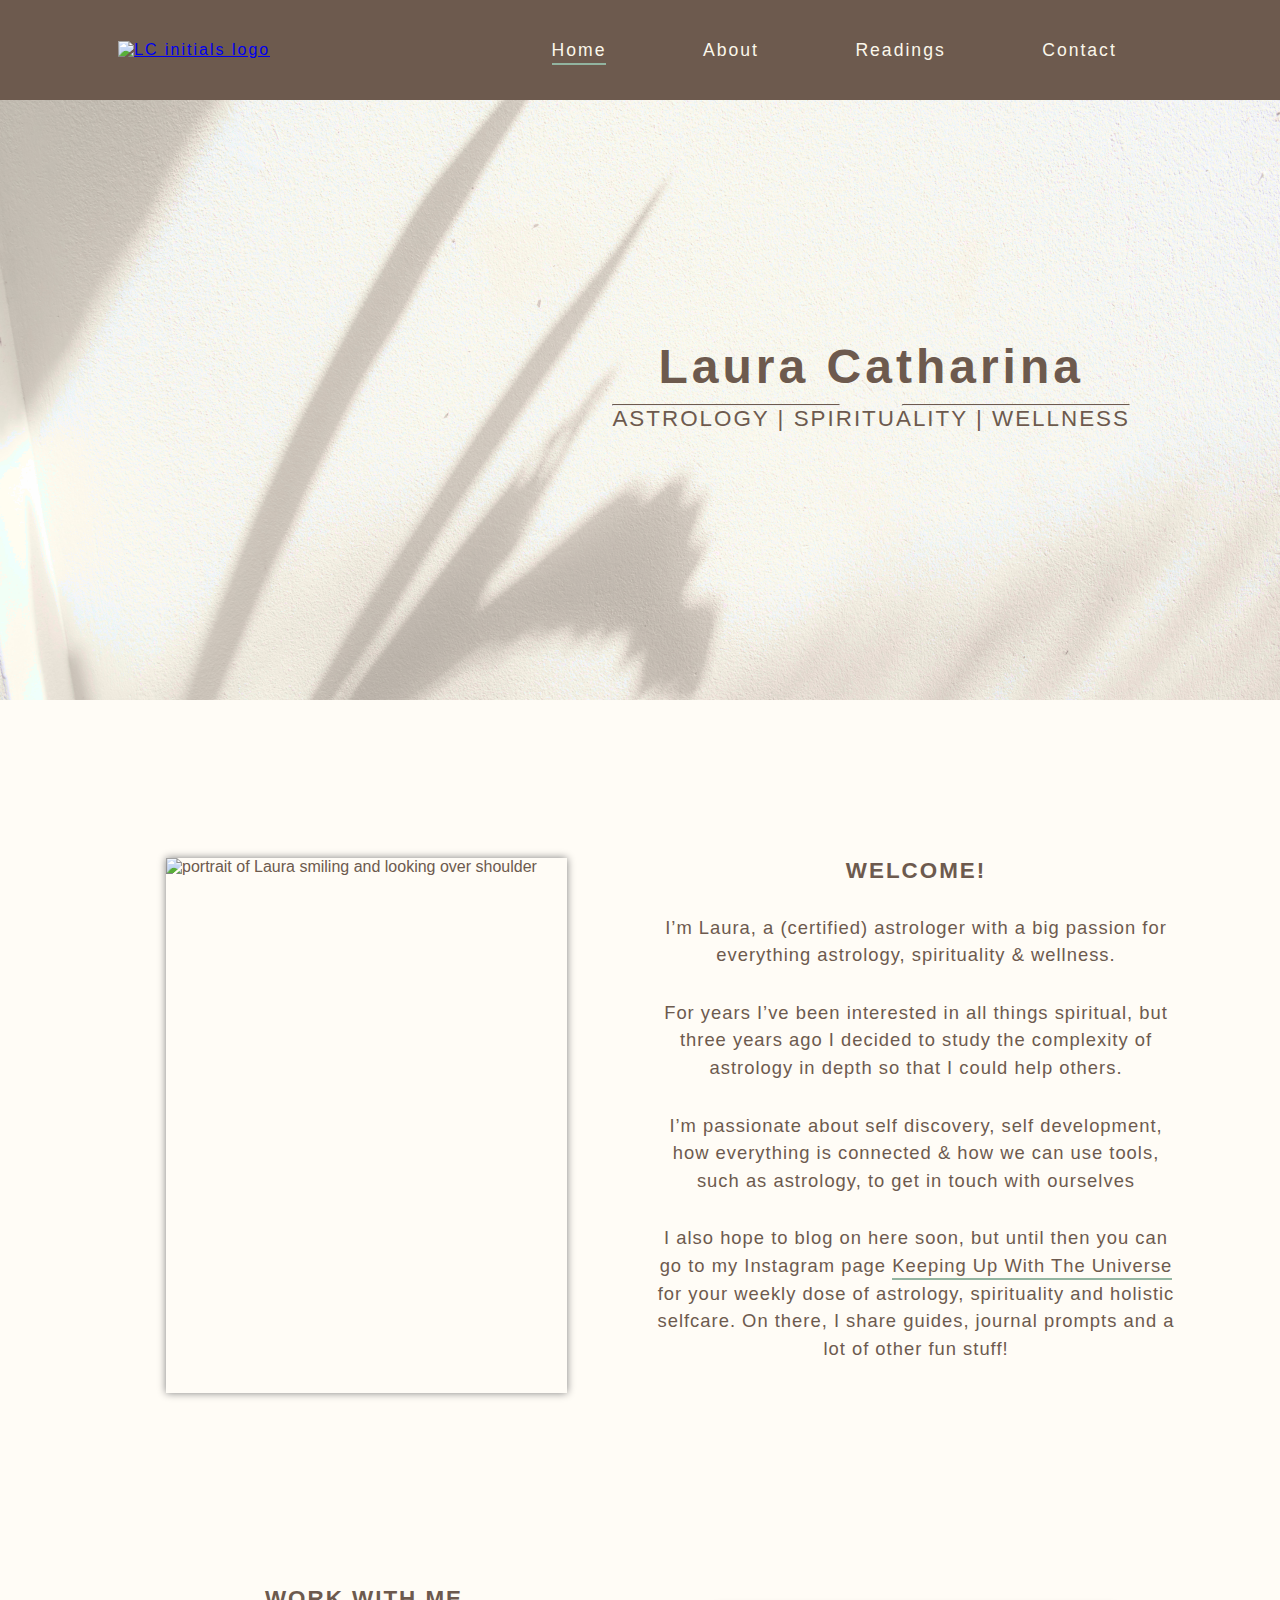
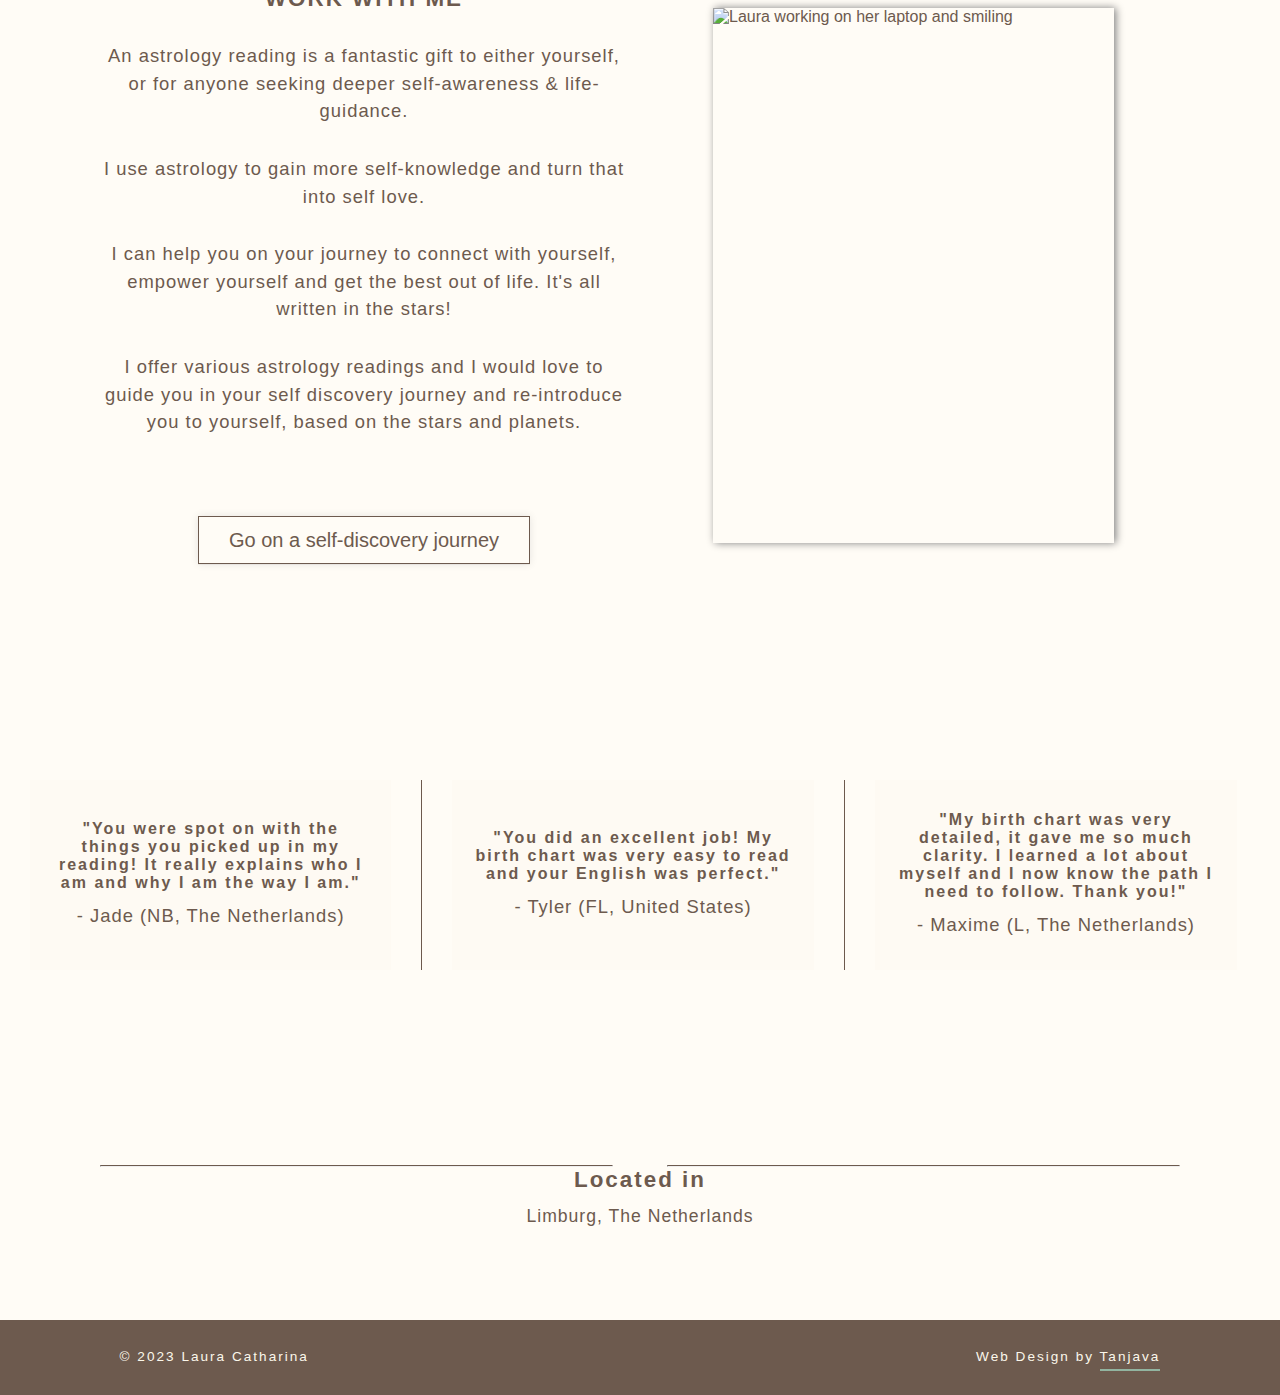
==== commit 8cd7729e: "Add Thank-You page with core HTML and main structure. Style TY page including repsonsive design" ====
--- a/index.html
+++ b/index.html
@@ -50,7 +50,7 @@
 
     <section id="banner">
         <div class="wrapper">
-            <div id="cover-text">
+            <div class="cover-text">
                 <h1>Laura Catharina</h1>
                 <hr class="hr-left">
                 <i class="fi fi-ts-sparkles"></i>
--- a/assets/css/style.css
+++ b/assets/css/style.css
@@ -57,7 +57,8 @@
     border-bottom: 2px solid #92B4A0;
 }
 
-.button {
+.button,
+.typ-button {
     text-decoration: none;
     background-color: transparent;
     color: #6d5a4e;
@@ -68,7 +69,8 @@
     box-shadow: rgba(17, 17, 26, 0.05) 0px 1px 0px, rgba(17, 17, 26, 0.1) 0px 0px 8px;
 }
 
-.button:hover {
+.button:hover,
+.typ-button:hover {
     background-color: #6d5a4e;
     color: #fbf7eb;
 }
@@ -77,7 +79,7 @@
 
 #navbar {
     background-color: #6d5a4e;
-    height: 100px;
+    min-height: 100px;
     display: flex;
     justify-content: space-around;
     align-items: center;
@@ -88,11 +90,13 @@
     width: 80px;
 }
 
-#nav-menu {
+#nav-menu,
+#typ-nav-menu {
     list-style-type: none;
 }
 
-#nav-menu li {
+#nav-menu li,
+#typ-nav-menu li {
     display: inline-block;
     font-size: 110%;
     position: relative;
@@ -106,7 +110,8 @@
     margin: 0 45px;
 }
 
-#nav-menu li li a {
+#nav-menu li li a,
+#typ-nav-menu li li a {
     font-size: 70%;
     line-height: 35px;
 }
@@ -120,23 +125,24 @@
 }
 
 #nav-menu a:hover {
-    border-bottom: 1px solid #e88ea9;
-}
-
-#nav-menu li:hover ul {
+    border-bottom: 2px solid #e88ea9;
+}
+
+#nav-menu li:hover ul,
+#typ-nav-menu li:hover ul {
     display: flex;
     flex-direction: column;
 }
 
 .active {
-    border-bottom: 1px solid #92b4a0;
+    border-bottom: 2px solid #92b4a0;
 }
 
 
 /* ----- banner ----- */
 
 #banner {
-    height: 500px;
+    min-height: 600px;
     background-image: url('../images/BeigeShadowBanner.png');
     background-size: cover;
     background-position: 50% 50%;
@@ -144,25 +150,25 @@
 }
 
 .wrapper {
-    height: 500px;
-    display: flex;
-    justify-content:end;
+    min-height: 600px;
+    display: flex;
+    justify-content: end;
     align-items: center;
     padding-right: 150px;
 }
 
-#cover-text {
+.cover-text {
     text-align: center;
     letter-spacing: 4px;
 }
 
-#cover-text h2 {
+.cover-text h2 {
     font-family: 'Quicksand', sans-serif;
     font-weight: normal;
     padding-top: 5px;
 }
 
-#cover-text hr {
+.cover-text hr {
     width: 44%;
     margin-top: 10px;
 }
@@ -175,7 +181,7 @@
     float: right;
 }
 
-#cover-text i {
+.cover-text i {
     font-size: 150%;
     color: #6d5a4e
 }
@@ -196,7 +202,8 @@
     font-size: 120%;
 }
 
-#fixed-socials i:hover {
+#fixed-socials i:hover,
+#typ-socials i:hover {
     color: rgba(0, 0, 0, 0.4);
     border-bottom: 2px solid #6d5a4e;
     padding-bottom: 5px;
@@ -373,7 +380,7 @@
 
 footer {
     background-color: #6d5a4e;
-    height: 75px;
+    min-height: 75px;
     display: flex;
     justify-content: space-around;
     align-items: center;
@@ -386,15 +393,15 @@
     margin-bottom: 0px;
 }
 
-#footer-socials i {
+#footer-socials, #footer-socials-typ {
+    list-style-type: none;
+}
+
+#footer-socials i, #footer-socials-typ i {
     font-size: 150%;
 }
 
-#footer-socials {
-    list-style-type: none;
-}
-
-#footer-socials li {
+#footer-socials li, #footer-socials-typ li {
     display: inline-block;
     margin: 0 30px;
 }
@@ -415,12 +422,11 @@
 
 #about {
     min-height: auto;
-    margin: 100px;
 }
 
 .intro {
     text-align: center;
-    margin-bottom: 75px;
+    margin: 100px 100px 75px;
 }
 
 .intro p {
@@ -435,6 +441,7 @@
 
 .content-column {
     width: 80%;
+    margin: 0 100px 0 30px;
 }
 
 .pink-background {
@@ -468,8 +475,7 @@
 }
 
 .readings-column p {
-    margin-top: 50px;
-    margin-bottom: 50px;
+    margin: 50px 0;
 }
 
 .reading-background {
@@ -477,7 +483,7 @@
     width: 90%;
 }
 
-.cover-image {
+.image-cover {
     width: 270px;
     height: 180x;
     margin: -160px auto 0;
@@ -533,7 +539,6 @@
 .example {
     padding-top: 20px;
 }
-
 
 .form-section {
     width: 50%;
@@ -584,7 +589,6 @@
 
 .specific-reading {
     height: auto;
-    margin: 100px;
 }
 
 .background-image {
@@ -608,7 +612,7 @@
 }
 
 .row-2 {
-    margin-top: 100px;
+    margin: 100px 75px;
     text-align: center;
 }
 
@@ -621,12 +625,107 @@
 }
 
 
+/* ----- Thank You ----- */
+
+#thankyou {
+    min-height: 100vw;
+    background-image: url('../images/AestheticShadowWall.png');
+    background-size: cover;
+    background-position: 50% 50%;
+    background-repeat: no-repeat;
+}
+
+.thankyou-wrapper {
+    min-height: 100vw;
+    display: flex;
+    justify-content: center;
+    align-items: start;
+}
+
+.thankyou-wrapper h2 {
+    text-transform: none;
+    font-size: 150%;
+}
+
+#typ-navbar {
+    background-color: transparent;
+    min-height: 100px;
+    display: flex;
+    justify-content: space-around;
+    align-items: center;
+    letter-spacing: 2px;
+    margin-bottom: 100px;
+}
+
+#typ-nav-menu li a {
+    color: #6d5a4e;
+    text-decoration: none;
+    line-height: 40px;
+    padding-bottom: 3px;
+    margin: 0 45px;
+}
+
+#typ-nav-menu ul {
+    position: absolute;
+    display: none;
+    background-color: transparent;
+    box-shadow: 0px 8px 8px -4px rgba(0, 0, 0, 0.5);
+    padding-bottom: 5px;
+}
+
+#typ-nav-menu a:hover {
+    border-bottom: 2px solid #6d5a4e;
+}
+
+.thankyou-wrapper h2 {
+    margin-bottom: 50px;
+}
+
+.lets-connect {
+    margin: 75px 0 10px;
+}
+
+#typ-socials {
+    display: flex;
+    justify-content: center;
+    list-style: none;
+}
+
+#typ-socials i {
+    color: #6d5a4e;
+    font-size: 150%;
+    margin: 0 10px;
+}
+
+
 /* ----- media queries ----- */
 
 /* for medium to larger screen size from 1200px wide and down */
-@media screen and (max-width: 1200px) {}
-
-
+@media screen and (max-width: 1200px) {
+
+    .row {
+        flex-direction: column;
+    }
+
+    .image-column {
+        margin: 0 300px;
+    }
+
+    .content-column {
+        width: 100%;
+        margin: 75px 100px 0;
+        padding: 0 50px;
+    }
+
+    .intro {
+        margin: 100px 50px 75px;
+    }
+
+    .row-2 {
+        margin: 30px 50px 0;
+    }
+
+}
 
 
 /* for medium screen size from 995px wide and down */
@@ -636,7 +735,7 @@
         justify-content: center;
         padding-right: 0;
     }
-    
+
     h1 {
         font-size: 270%;
     }
@@ -645,8 +744,16 @@
         font-size: 130%;
     }
 
-    #cover-text {
+    .cover-text {
         right: 80px;
+    }
+
+    .thankyou-wrapper h2 {
+        font-size: 130%;
+    }
+
+    .typ-button {
+        font-size: 110%;
     }
 
     .container-1 {
@@ -677,8 +784,8 @@
     .left-wt-column {
         width: 100%;
         margin-top: 75px;
-        padding-left: 75px;
-        padding-right: 75px;
+        padding-left: 60px;
+        padding-right: 60px;
     }
 
     #reviews {
@@ -715,7 +822,77 @@
         width: 45%
     }
 
-
+    footer p {
+        font-size: 65%;
+    }
+
+    #footer-socials i, #footer-socials-typ i {
+        font-size: 140%;
+    }
+
+    #footer-socials li, #footer-socials-typ li {
+        margin: 0 20px;
+    }
+
+    #contact {
+        margin: 100px 50px;
+    }
+
+    #contact-section {
+        flex-direction: column-reverse
+    }
+
+    #contact-text {
+        width: 100%;
+        padding: 0 25px;
+    }
+
+    .form-section {
+        width: 100%;
+        padding: 50px 25px;
+    }
+
+    .button {
+        margin-top: 50px;
+    }
+
+    .pink-background {
+        width: 320px;
+        height: 410px;
+    }
+
+    .front-image {
+        width: 320px;
+        height: 400px;
+        margin: -410px auto 0 70px;
+    }
+
+    #readings {
+        margin: 0 0 150px;
+    }
+
+    .readings-row {
+        flex-direction: column;
+    }
+
+    .readings-column {
+        width: 100%;
+        margin-top: 175px;
+        padding: 0;
+    }
+
+    .reading-background {
+        width: 100%;
+        height: 180px;
+    }
+
+    .image-cover {
+        width: 360px;
+        height: 240px;
+        margin: -215px auto 0;
+        box-shadow: 0px 0px 8px 0px rgba(128, 128, 128, 1);
+        ;
+    }
 }
 
 /* for small screen size from 820px wide and down */
@@ -728,6 +905,19 @@
 
     h2 {
         font-size: 110%;
+    }
+
+    #nav-menu li a,
+    #typ-navbar li a {
+        margin: 0 15px;
+    }
+
+    .thankyou-wrapper h2 {
+        font-size: 110%;
+    }
+
+    .typ-button {
+        font-size: 100%;
     }
 
     .left-welcome-column,
@@ -747,10 +937,44 @@
         padding-left: 50px;
         padding-right: 50px;
     }
-}
-
-/* for extra small screen size from 575px wide and down */
-@media screen and (max-width: 575px) {
+
+    .review-content h4 {
+        font-size: 90%;
+    }
+
+    #footer-socials li, #footer-socials-typ li{
+        margin: 0 10px;
+    }
+
+    #location-content h3 {
+        font-size: 120%;
+    }
+
+    #contact {
+        margin: 100px 30px;
+    }
+
+    #contact h3 {
+        margin-bottom: 30px;
+    }
+
+    #message {
+        height: 100px;
+    }
+
+    .background-image {
+        width: 284px;
+        height: 410px;
+    }
+
+    .reading-cover {
+        width: 284px;
+        height: 400px;
+    }
+}
+
+/* for extra small screen size from 580px wide and down */
+@media screen and (max-width: 580px) {
 
     h1 {
         font-size: 150%;
@@ -771,21 +995,146 @@
     p {
         font-size: 100%;
     }
-    
-
-    #cover-text {
+
+    #navbar,
+    #typ-navbar {
+        flex-direction: column;
+        padding: 10px 0;
+    }
+
+    #typ-navbar {
+        margin-bottom: 20px;
+    }
+
+    .cover-text {
         right: 50px;
         left: 50px;
     }
 
-
+    .thankyou-wrapper h1 {
+        font-size: 120%;
+    }
+    
+    .thankyou-wrapper h2 {
+        font-size: 60%;
+        margin-bottom: 30px;
+    }
+
+    .typ-button {
+        font-size: 50%;
+    }
+
+    .lets-connect {
+        font-size: 80%;
+        margin-top: 50px;
+    }
+
+    #typ-socials i {
+        font-size: 100%;
+    }
+
+    #fixed-socials i {
+        font-size: 100%;
+    }
+
+    .right-welcome-column,
+    .left-wt-column {
+        padding-left: 30px;
+        padding-right: 30px;
+    }
+
+    .review-row {
+        padding: 0 30px;
+    }
 
     #location {
         margin: 100px 20px 0;
     }
 
-    #location hr {
-        width: 35%
-    }
-
+    .fi-rs-marker {
+        font-size: 180%;
+    }
+
+    footer {
+        flex-direction: column;
+        padding: 20px 0;
+    }
+
+    #footer-socials, #footer-socials-typ {
+        order: -1;
+    }
+
+    footer p {
+        font-size: 50%;
+        margin-bottom: 5px;
+    }
+
+    #footer-socials i, #footer-socials-typ i {
+        font-size: 130%;
+    }
+
+    #footer-socials li, #footer-socials-typ li {
+        margin: 0 20px 25px;
+    }
+
+    #footer-socials-typ {
+        display: none;
+    }
+
+    #contact-text p {
+        font-size: 90%;
+    }
+
+    #contact-text li i {
+        font-size: 100%;
+    }
+
+    .intro {
+        margin: 100px 30px 50px;
+    }
+
+    .intro p {
+        font-size: 110%;
+    }
+
+    .pink-background {
+        width: 275px;
+        height: 340px;
+    }
+
+    .front-image {
+        width: 264px;
+        height: 330px;
+        margin: -410px auto 0 40px;
+    }
+
+    .content-column {
+        margin-top: 50px;
+        padding: 0 30px;
+    }
+
+    .background-image {
+        width: 255px;
+        height: 355px;
+    }
+
+    .reading-cover {
+        width: 245px;
+        height: 345px;
+        margin: -410px auto 0 40px;
+    }
+
+    .readings-column p {
+        padding: 0 30px;
+    }
+
+    .reading-background {
+        width: 100%;
+        height: 110px;
+    }
+
+    .image-cover {
+        width: 250px;
+        height: 150px;
+    }
 }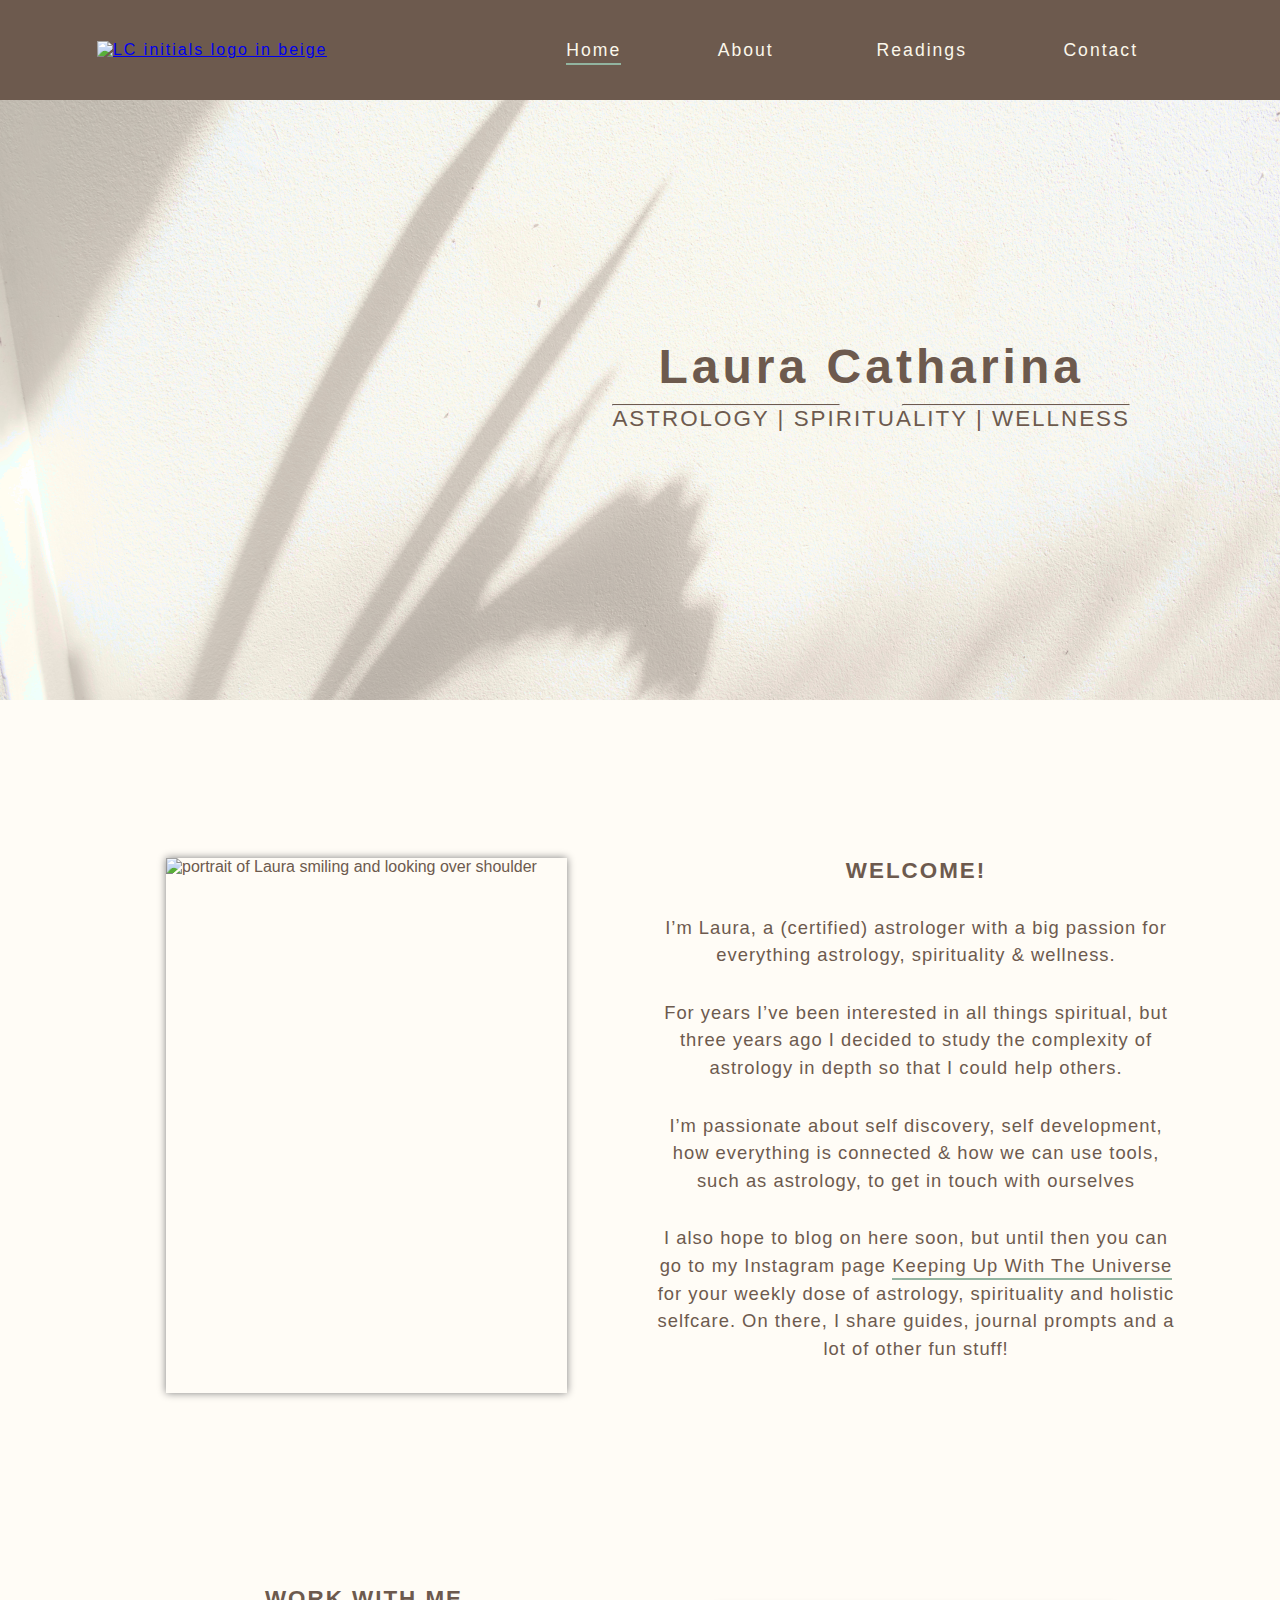
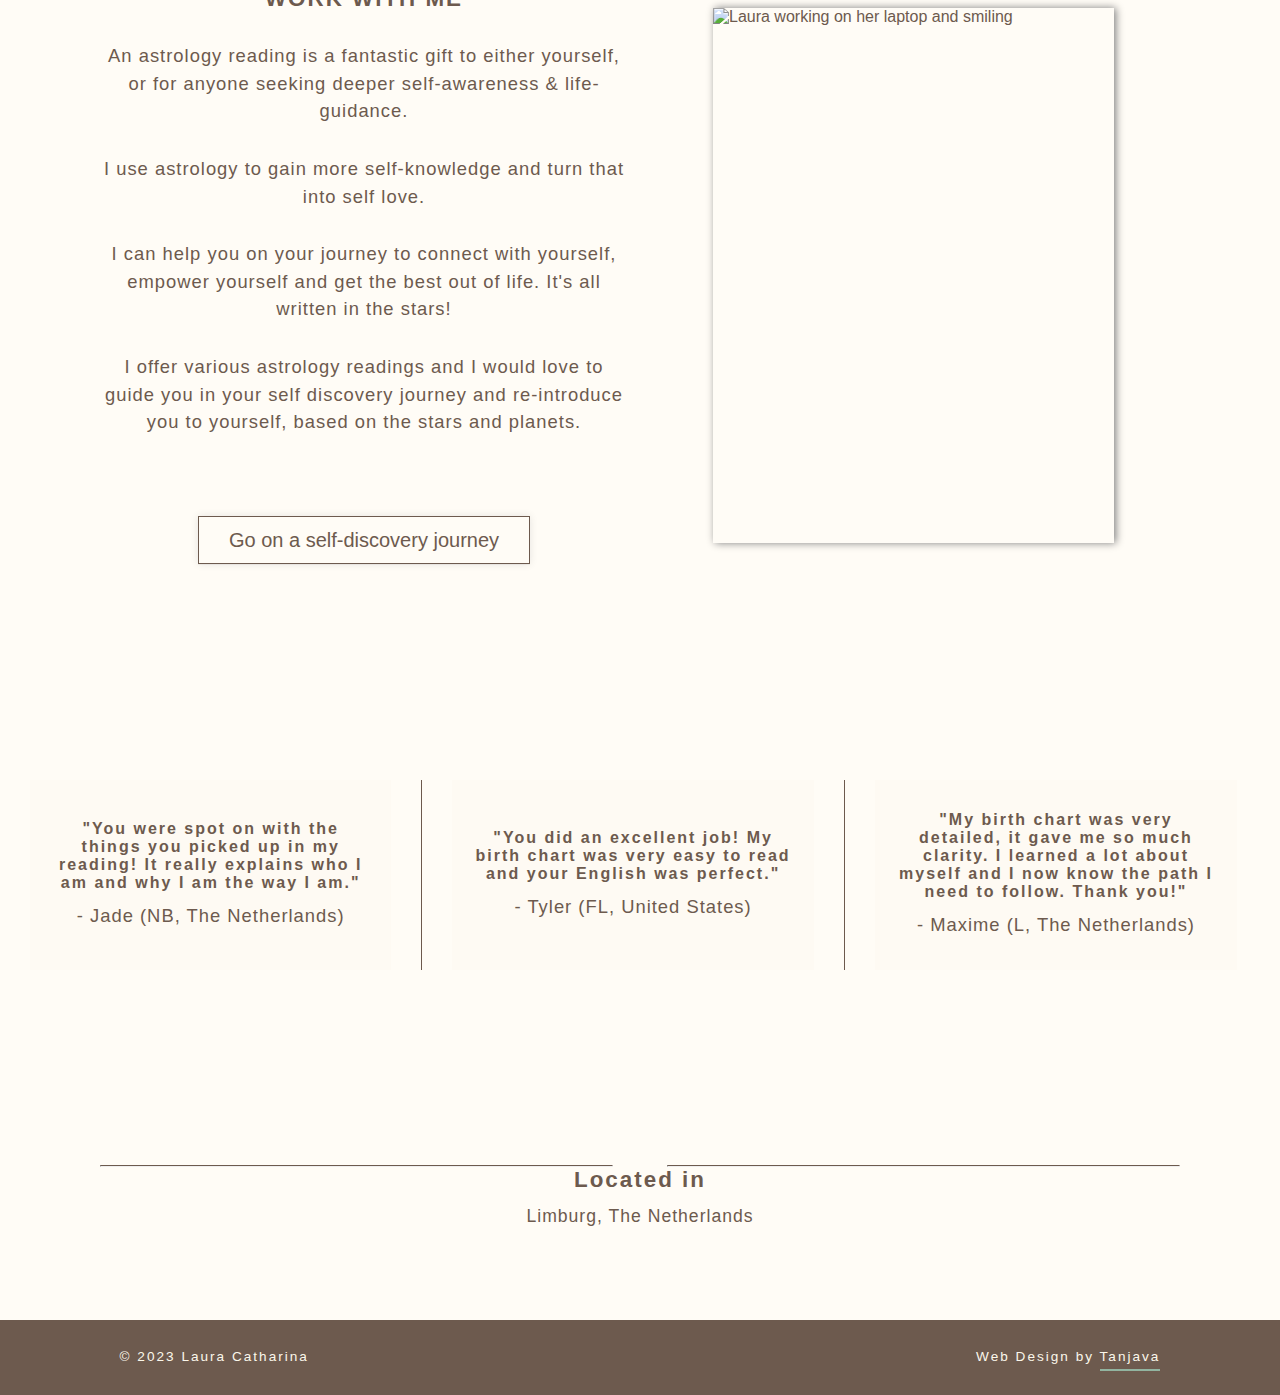
==== commit b8d36bb7: "Style navbar with clickable readings submenu for screen size 580px and down" ====
--- a/index.html
+++ b/index.html
@@ -30,13 +30,24 @@
     <header>
         <nav id="navbar">
             <div>
-                <a href="index.html"><img src="assets/images/LClogo.png" id="logo" alt="LC initials logo"></a>
+                <a href="index.html"><img src="assets/images/LC-Logo_beige.png" id="logo"
+                        alt="LC initials logo in beige"></a>
             </div>
 
             <ul id="nav-menu">
                 <li><a href="index.html" class="active">Home</a></li>
                 <li><a href="about.html">About</a></li>
-                <li><a href="readings.html">Readings</a>
+                <li>
+                    <details class="clickable">
+                        <summary><a href="readings.html">Readings</a></summary>
+                        <ul>
+                            <li><a href="big-three-reading.html">Big Three</a></li>
+                            <li><a href="career-reading.html">Career</a></li>
+                            <li><a href="birth-chart-reading.html">Birth Chart</a></li>
+                        </ul>
+                    </details>
+                </li>
+                <li><a class="hide-mobile" href="readings.html">Readings</a>
                     <ul>
                         <li><a href="big-three-reading.html">Big Three</a></li>
                         <li><a href="career-reading.html">Career</a></li>
--- a/assets/css/style.css
+++ b/assets/css/style.css
@@ -87,7 +87,7 @@
 }
 
 #logo {
-    width: 80px;
+    width: 75px;
 }
 
 #nav-menu,
@@ -136,6 +136,16 @@
 
 .active {
     border-bottom: 2px solid #92b4a0;
+}
+
+.clickable {
+    color: #fbf7eb;
+    display: none;
+}
+
+.typ-clickable {
+    color: #6d5a4e;
+    display: none;
 }
 
 
@@ -393,15 +403,18 @@
     margin-bottom: 0px;
 }
 
-#footer-socials, #footer-socials-typ {
+#footer-socials,
+#footer-socials-typ {
     list-style-type: none;
 }
 
-#footer-socials i, #footer-socials-typ i {
+#footer-socials i,
+#footer-socials-typ i {
     font-size: 150%;
 }
 
-#footer-socials li, #footer-socials-typ li {
+#footer-socials li,
+#footer-socials-typ li {
     display: inline-block;
     margin: 0 30px;
 }
@@ -826,11 +839,13 @@
         font-size: 65%;
     }
 
-    #footer-socials i, #footer-socials-typ i {
+    #footer-socials i,
+    #footer-socials-typ i {
         font-size: 140%;
     }
 
-    #footer-socials li, #footer-socials-typ li {
+    #footer-socials li,
+    #footer-socials-typ li {
         margin: 0 20px;
     }
 
@@ -907,9 +922,24 @@
         font-size: 110%;
     }
 
-    #nav-menu li a,
+    #navbar {
+        min-height: 75px;
+    }
+
+
+    #logo {
+        width: 65px;
+    }
+
+    #navbar li a,
     #typ-navbar li a {
         margin: 0 15px;
+    }
+
+
+    #nav-menu li,
+    #typ-nav-menu li {
+        font-size: 90%;
     }
 
     .thankyou-wrapper h2 {
@@ -942,7 +972,12 @@
         font-size: 90%;
     }
 
-    #footer-socials li, #footer-socials-typ li{
+    footer a {
+        padding-bottom: 2px
+    }
+
+    #footer-socials li,
+    #footer-socials-typ li {
         margin: 0 10px;
     }
 
@@ -994,6 +1029,10 @@
 
     p {
         font-size: 100%;
+    }
+
+    #logo {
+        width: 50px;
     }
 
     #navbar,
@@ -1003,7 +1042,43 @@
     }
 
     #typ-navbar {
-        margin-bottom: 20px;
+        margin-bottom: 35px;
+    }
+
+    #nav-menu li,
+    #typ-nav-menu li {
+        font-size: 60%;
+    }
+
+    #nav-menu li a,
+    #typ-nav-menu li a {
+        margin: 0 8px;
+    }
+
+    .hide-mobile {
+        display: none;
+    }
+
+    .clickable {
+        display: unset;
+    }
+
+    .typ-clickable {
+        display: unset;
+    }
+
+    .clickable a {
+        padding-left: 7px;
+    }
+
+    summary {
+        display: block;
+        padding-right: 10px;
+    }
+
+    summary::after {
+        display: inline-block;
+        content: '⏷';
     }
 
     .cover-text {
@@ -1011,30 +1086,16 @@
         left: 50px;
     }
 
+    .cover-text i {
+        font-size: 100%;
+    }
+
     .thankyou-wrapper h1 {
         font-size: 120%;
     }
-    
-    .thankyou-wrapper h2 {
-        font-size: 60%;
-        margin-bottom: 30px;
-    }
-
-    .typ-button {
-        font-size: 50%;
-    }
-
-    .lets-connect {
-        font-size: 80%;
-        margin-top: 50px;
-    }
-
-    #typ-socials i {
-        font-size: 100%;
-    }
 
     #fixed-socials i {
-        font-size: 100%;
+        visibility: hidden;
     }
 
     .right-welcome-column,
@@ -1060,7 +1121,8 @@
         padding: 20px 0;
     }
 
-    #footer-socials, #footer-socials-typ {
+    #footer-socials,
+    #footer-socials-typ {
         order: -1;
     }
 
@@ -1069,11 +1131,13 @@
         margin-bottom: 5px;
     }
 
-    #footer-socials i, #footer-socials-typ i {
+    #footer-socials i,
+    #footer-socials-typ i {
         font-size: 130%;
     }
 
-    #footer-socials li, #footer-socials-typ li {
+    #footer-socials li,
+    #footer-socials-typ li {
         margin: 0 20px 25px;
     }
 
@@ -1137,4 +1201,23 @@
         width: 250px;
         height: 150px;
     }
+
+    .thankyou-wrapper h2 {
+        font-size: 60%;
+        margin-bottom: 30px;
+    }
+
+    .typ-button {
+        font-size: 50%;
+    }
+
+    .lets-connect {
+        font-size: 80%;
+        margin-top: 50px;
+    }
+
+    #typ-socials i {
+        font-size: 100%;
+    }
+
 }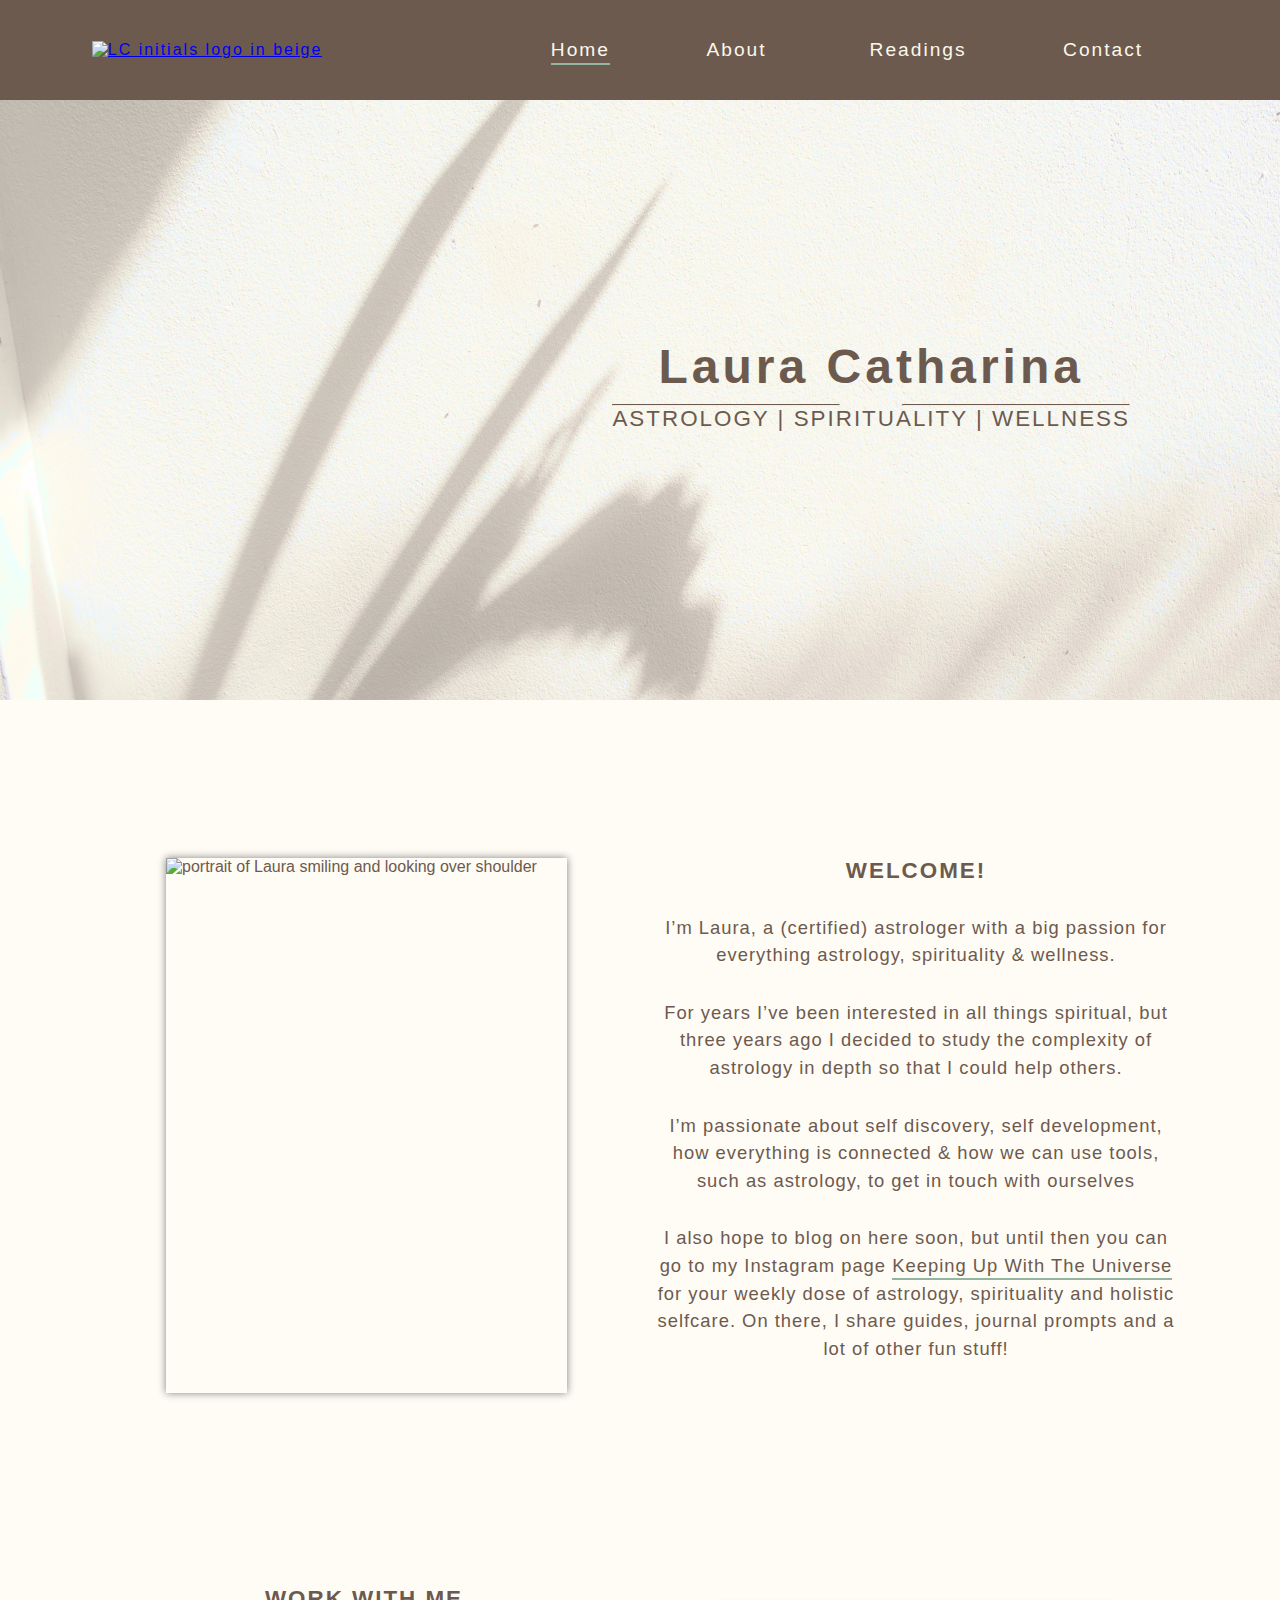
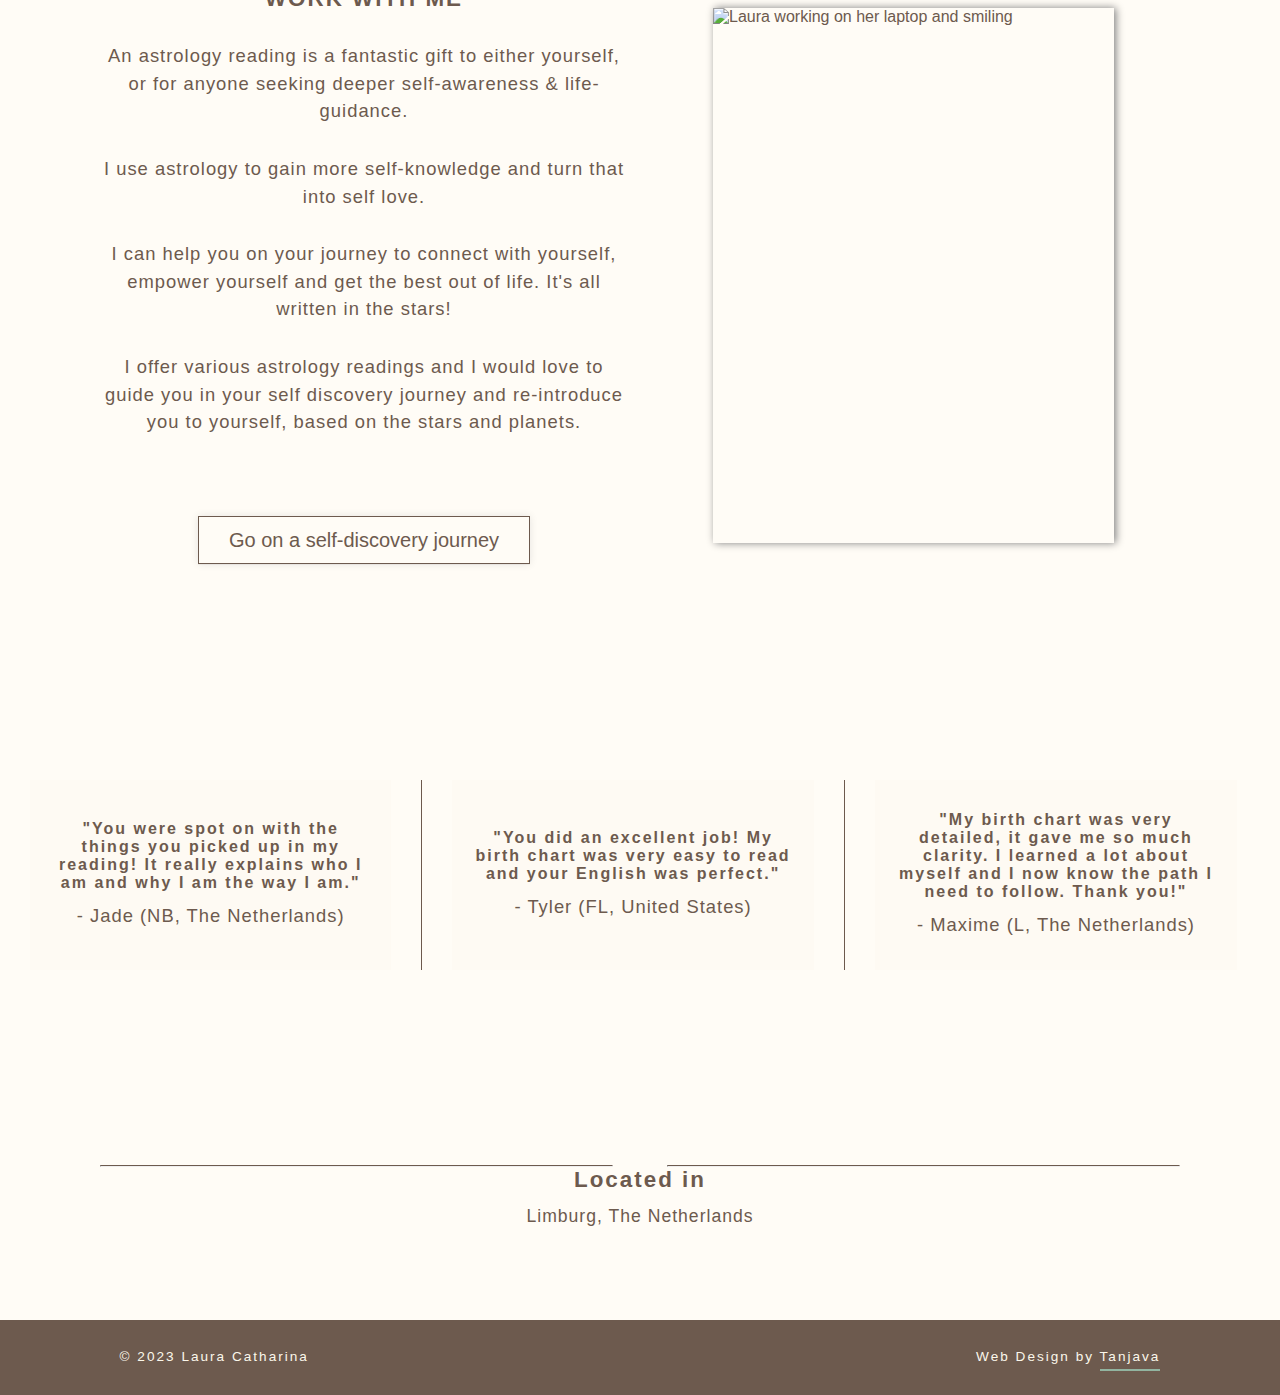
==== commit 7e7b89ed: "Remove detail summary marker" ====
--- a/index.html
+++ b/index.html
@@ -5,7 +5,7 @@
     <meta charset="UTF-8">
     <meta http-equiv="X-UA-Compatible" content="IE=edge">
     <meta name="viewport" content="width=device-width, initial-scale=1.0">
-    <meta name="description" content="Laura Catharina - astrology, spirituality & wellness">
+    <meta name="description" content="Laura Catharina - Astrology, Spirituality & Wellness">
     <meta name="keywords"
         content="astrology, spirituality, wellness, selfcare, feminine, self-discovery, personal blog, birth chart, career reading, big three reading">
     <meta name="author" content="Tanja Pustjens">
@@ -69,11 +69,10 @@
                 <h2>Astrology | Spirituality | Wellness</h2>
             </div>
         </div>
-        </div>
-    </section>
-
-    <section>
-        <ul id="fixed-socials">
+    </section>
+
+    <div id="fixed-socials">
+        <ul>
             <li>
                 <a href="mailto:kuwtu@outlook.com" aria-label="send me an email (opens in a new window)"><i
                         class="fa-solid fa-envelope"></i></a>
@@ -87,7 +86,7 @@
                     aria-label="visit my TikTok account (opens in a new tab)"><i class="fa-brands fa-tiktok"></i></a>
             </li>
         </ul>
-    </section>
+    </div>
 
     <section id="welcome">
         <div class="container-1">
@@ -129,6 +128,7 @@
                 <a class=button href="readings.html" aria-label="Check out my astrology offerings here">Go on a
                     self-discovery journey</a>
             </div>
+        </div>
     </section>
 
     <section id="reviews">
--- a/assets/css/style.css
+++ b/assets/css/style.css
@@ -59,6 +59,7 @@
 
 .button,
 .typ-button {
+    font-family: 'Quicksand', sans-serif;
     text-decoration: none;
     background-color: transparent;
     color: #6d5a4e;
@@ -98,7 +99,7 @@
 #nav-menu li,
 #typ-nav-menu li {
     display: inline-block;
-    font-size: 110%;
+    font-size: 120%;
     position: relative;
 }
 
@@ -112,7 +113,7 @@
 
 #nav-menu li li a,
 #typ-nav-menu li li a {
-    font-size: 70%;
+    font-size: 65%;
     line-height: 35px;
 }
 
@@ -152,7 +153,7 @@
 /* ----- banner ----- */
 
 #banner {
-    min-height: 600px;
+    height: 600px;
     background-image: url('../images/BeigeShadowBanner.png');
     background-size: cover;
     background-position: 50% 50%;
@@ -160,7 +161,7 @@
 }
 
 .wrapper {
-    min-height: 600px;
+    height: 600px;
     display: flex;
     justify-content: end;
     align-items: center;
@@ -199,7 +200,7 @@
 
 /* ----- fixed/sticky social media sidebar ----- */
 
-#fixed-socials {
+#fixed-socials ul {
     position: fixed;
     top: 39%;
     left: 0.85%;
@@ -473,7 +474,7 @@
 /* ------ Readings ----- */
 
 #readings {
-    margin: 100px 75px;
+    margin: 100px 75px 100px 50px;
     height: auto;
 }
 
@@ -483,7 +484,7 @@
 }
 
 .readings-column {
-    width: 33%;
+    width: 33.33%;
     padding: 30px;
 }
 
@@ -498,7 +499,7 @@
 
 .image-cover {
     width: 270px;
-    height: 180x;
+    height: 180px;
     margin: -160px auto 0;
     box-shadow: 0px 0px 8px 0px rgba(128, 128, 128, 1);
 }
@@ -576,6 +577,12 @@
     border-bottom: 2px solid #92B4A0;
 }
 
+.text-input:focus,
+#question:focus,
+#message:focus {
+    outline: none;
+}
+
 #fname {
     width: 45%;
     float: left;
@@ -590,7 +597,7 @@
     height: 150px;
 }
 
-.text-input:hover {
+.text-input:hover, #question:hover {
     border-color: #E88EA9;
 }
 
@@ -639,6 +646,36 @@
 
 
 /* ----- Thank You ----- */
+
+#typ-navbar {
+    background-color: transparent;
+    min-height: 100px;
+    display: flex;
+    justify-content: space-around;
+    align-items: center;
+    letter-spacing: 2px;
+    margin-bottom: 100px;
+}
+
+#typ-nav-menu li a {
+    color: #6d5a4e;
+    text-decoration: none;
+    line-height: 40px;
+    padding-bottom: 3px;
+    margin: 0 45px;
+}
+
+#typ-nav-menu ul {
+    position: absolute;
+    display: none;
+    background-color: transparent;
+    box-shadow: 0px 8px 8px -4px rgba(0, 0, 0, 0.5);
+    padding-bottom: 5px;
+}
+
+#typ-nav-menu a:hover {
+    border-bottom: 2px solid #6d5a4e;
+}
 
 #thankyou {
     min-height: 100vw;
@@ -658,36 +695,6 @@
 .thankyou-wrapper h2 {
     text-transform: none;
     font-size: 150%;
-}
-
-#typ-navbar {
-    background-color: transparent;
-    min-height: 100px;
-    display: flex;
-    justify-content: space-around;
-    align-items: center;
-    letter-spacing: 2px;
-    margin-bottom: 100px;
-}
-
-#typ-nav-menu li a {
-    color: #6d5a4e;
-    text-decoration: none;
-    line-height: 40px;
-    padding-bottom: 3px;
-    margin: 0 45px;
-}
-
-#typ-nav-menu ul {
-    position: absolute;
-    display: none;
-    background-color: transparent;
-    box-shadow: 0px 8px 8px -4px rgba(0, 0, 0, 0.5);
-    padding-bottom: 5px;
-}
-
-#typ-nav-menu a:hover {
-    border-bottom: 2px solid #6d5a4e;
 }
 
 .thankyou-wrapper h2 {
@@ -896,6 +903,10 @@
         padding: 0;
     }
 
+    .readings-column p {
+        margin: 50px 50px;
+    }
+
     .reading-background {
         width: 100%;
         height: 180px;
@@ -1031,14 +1042,18 @@
         font-size: 100%;
     }
 
+    .button {
+        font-size: 100%;
+    }
+
     #logo {
-        width: 50px;
+        width: 45px;
     }
 
     #navbar,
     #typ-navbar {
         flex-direction: column;
-        padding: 10px 0;
+        padding: 5px 0;
     }
 
     #typ-navbar {
@@ -1047,12 +1062,26 @@
 
     #nav-menu li,
     #typ-nav-menu li {
-        font-size: 60%;
+        font-size: 55%;
     }
 
     #nav-menu li a,
     #typ-nav-menu li a {
+        line-height: 30px;
+        padding-bottom: 1px;
         margin: 0 8px;
+    }
+
+    #nav-menu li:hover ul,
+    #typ-nav-menu li:hover ul {
+        flex-direction: row;
+        width: 177px !important;
+    }
+
+    #nav-menu li li a,
+    #typ-nav-menu li li a {
+        font-size: 60%;
+        line-height: 10px;
     }
 
     .hide-mobile {
@@ -1067,13 +1096,13 @@
         display: unset;
     }
 
-    .clickable a {
-        padding-left: 7px;
-    }
-
     summary {
-        display: block;
-        padding-right: 10px;
+        list-style: none;
+    }
+
+    summary::marker,
+    summary::-webkit-details-marker {
+        display: none;
     }
 
     summary::after {
@@ -1081,9 +1110,12 @@
         content: '⏷';
     }
 
-    .cover-text {
-        right: 50px;
-        left: 50px;
+    #banner {
+        height: 400px;
+    }
+
+    .wrapper {
+        height: 400px;
     }
 
     .cover-text i {
@@ -1108,12 +1140,30 @@
         padding: 0 30px;
     }
 
+    .review-content h4 {
+        font-size: 80%;
+    }
+
+    .review-content p {
+        font-size: 90%;
+    }
+
     #location {
+        height: 150px;
         margin: 100px 20px 0;
+
+    }
+
+    #location-content h3 {
+        font-size: 100%;
+    }
+
+    #location-content p {
+        font-size: 80%;
     }
 
     .fi-rs-marker {
-        font-size: 180%;
+        font-size: 150%;
     }
 
     footer {
@@ -1131,6 +1181,10 @@
         margin-bottom: 5px;
     }
 
+    footer a {
+        padding-bottom: 0px;
+    }
+
     #footer-socials i,
     #footer-socials-typ i {
         font-size: 130%;
@@ -1138,15 +1192,29 @@
 
     #footer-socials li,
     #footer-socials-typ li {
-        margin: 0 20px 25px;
+        margin: 0 20px 20px;
+    }
+
+    #footer-socials li,
+    #footer-socials-typ li {
+        margin: 0 20px 20px;
+    }
+
+    #footer-socials li a,
+    #footer-socials-typ li a {
+        padding-bottom: 2px;
     }
 
     #footer-socials-typ {
         display: none;
     }
 
-    #contact-text p {
-        font-size: 90%;
+    #contact-text ul {
+        padding-left: 0px;
+    }
+
+    #contact-text li {
+        font-size: 95%;
     }
 
     #contact-text li i {
